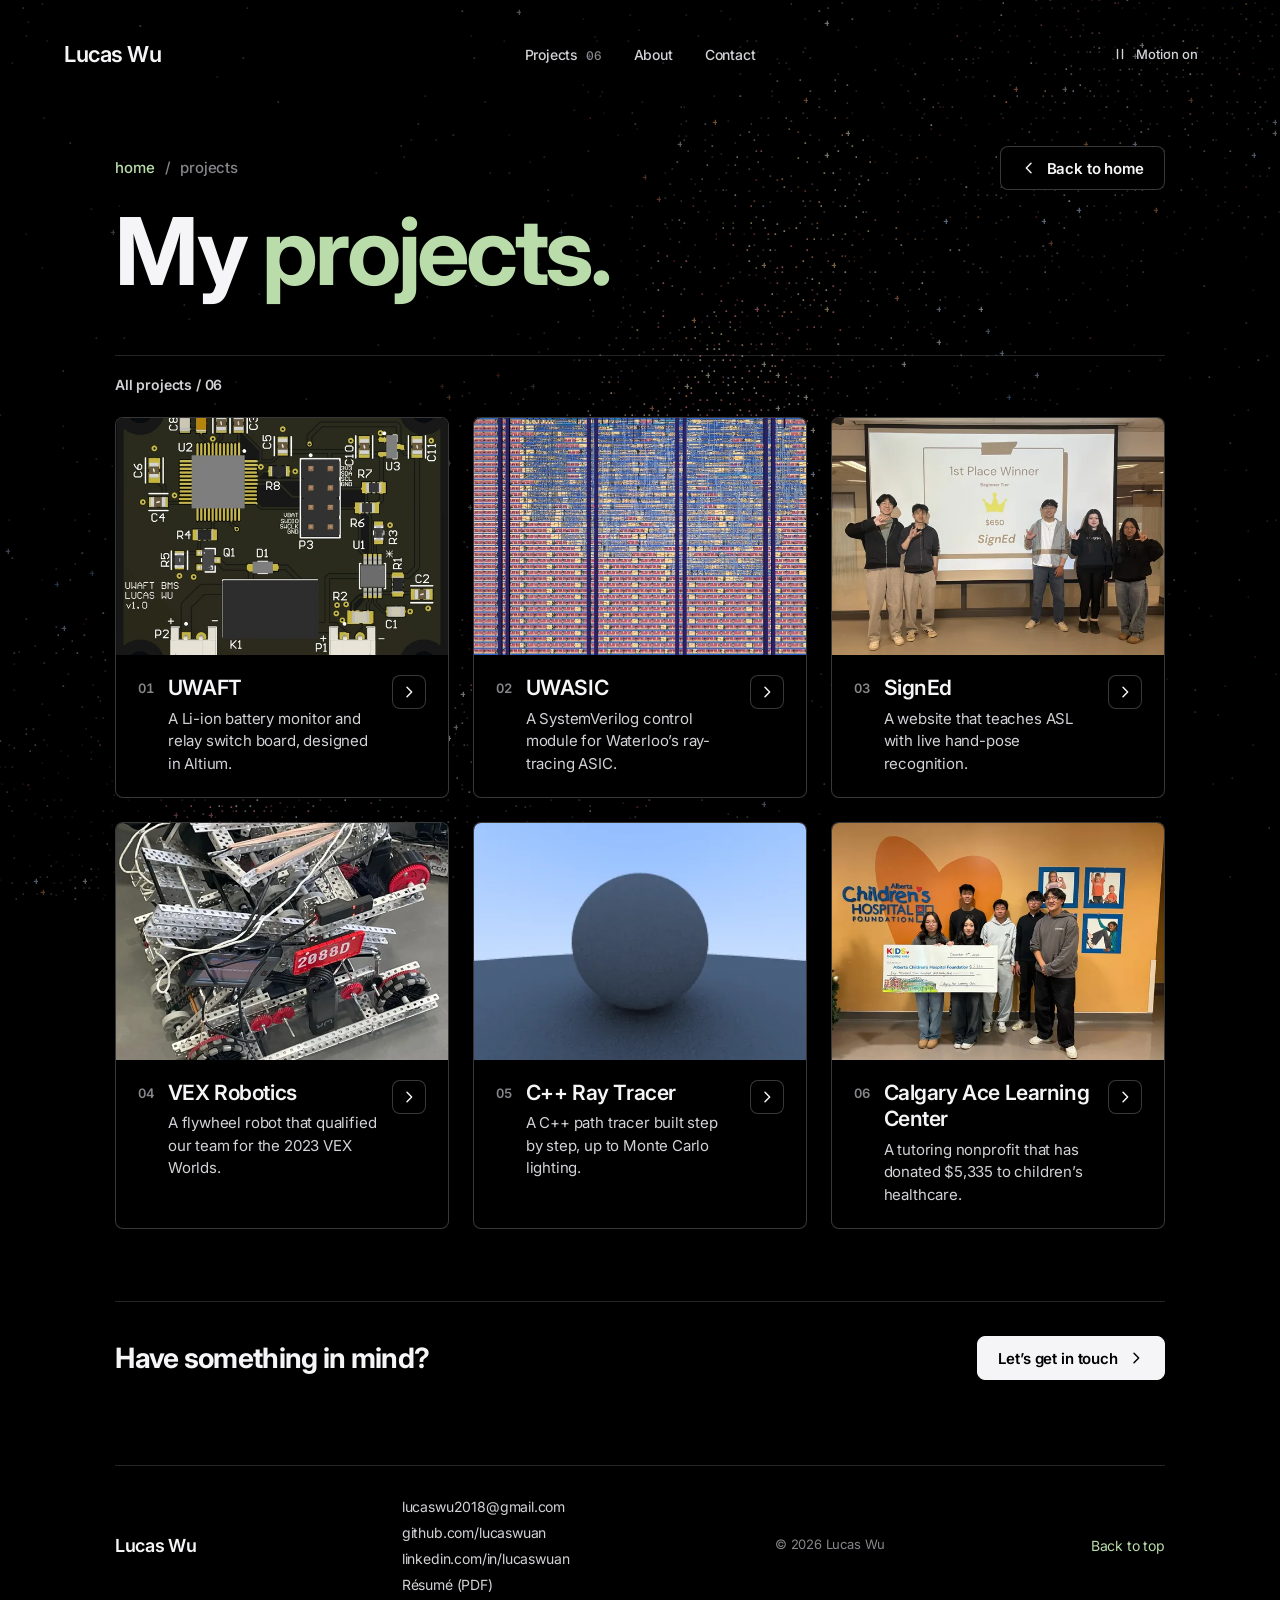
==== projects/index.html @ 69be1323 "v6: city lights like the view from a plane Night is now just the lights, as Calgary looks from the a" ====
<!doctype html>
<html lang="en">
<head>
  <meta charset="UTF-8">
  <meta name="viewport" content="width=device-width, initial-scale=1">
  <meta name="theme-color" content="#000000">
  <meta name="description" content="Explore Lucas Wu’s work in digital design, PCB design, robotics, computer vision, computer graphics, and community education.">
  <title>All projects | Lucas Wu</title>
  <meta property="og:type" content="website">
  <meta property="og:site_name" content="Lucas Wu">
  <meta property="og:url" content="https://wulucas.me/projects/">
  <meta property="og:title" content="All projects | Lucas Wu">
  <meta property="og:description" content="Explore Lucas Wu’s work in digital design, PCB design, robotics, computer vision, computer graphics, and community education.">
  <meta property="og:image" content="https://wulucas.me/assets/og-home.jpg">
  <meta property="og:image:width" content="1200">
  <meta property="og:image:height" content="630">
  <meta property="og:image:alt" content="The homepage of Lucas Wu’s portfolio: “Hello, I’m Lucas Wu!” beside an Earth drawn in ASCII characters, with Saturn and Jupiter, against an ASCII Milky Way.">
  <meta name="twitter:card" content="summary_large_image">
  <link rel="icon" href="/favicon.ico" sizes="32x32">
  <link rel="icon" href="/assets/favicon.svg" type="image/svg+xml">
  <link rel="apple-touch-icon" href="/assets/apple-touch-icon.png">
  <link rel="preconnect" href="https://fonts.googleapis.com">
  <link rel="preconnect" href="https://fonts.gstatic.com" crossorigin>
  <link rel="stylesheet" href="https://fonts.googleapis.com/css2?family=Inter:opsz,wght@14..32,400..700&display=swap">
  <link rel="stylesheet" href="https://fonts.googleapis.com/css2?family=JetBrains+Mono:wght@500&text=.%2C%3A%3B-%3D%2B*%23%25%40v&display=block">
  <link rel="stylesheet" href="/styles.css?v=50e7bc467d">
  <link rel="stylesheet" href="/projects.css?v=c8998135ab">
  <script src="/sky-renderer.js?v=834006a2ae" defer></script>
  <script src="/galaxy.js?v=20302f3e57" defer></script>
  <script src="/site.js?v=d46df26e85" defer></script>
</head>
<body class="inner-page">
  <a class="skip-link" href="#main">Skip to projects</a>
  <canvas id="stars" aria-hidden="true"></canvas>
  <header class="site-header"><a class="wordmark" href="/" aria-label="Lucas Wu, home">Lucas Wu</a><nav aria-label="Main navigation"><a href="/#projects">Projects <span class="nav-count">06</span></a><a class="nav-about" href="/#about">About</a><a href="/#contact">Contact</a></nav><button class="motion-button" id="motion-toggle" aria-pressed="false" aria-label="Pause animation"><span class="pause-symbol" aria-hidden="true"><svg class="icon-pause" viewBox="0 0 16 16"><path d="M5.5 3.5v9M10.5 3.5v9"/></svg><svg class="icon-play" viewBox="0 0 16 16"><path d="M5.5 3.5 12.5 8l-7 4.5z"/></svg></span><span class="motion-text">Motion on</span></button></header>
  <main id="main" class="portfolio-index section-shell">
    <div class="page-bar"><nav class="breadcrumb" aria-label="Breadcrumb"><a href="/">home</a><span aria-hidden="true">/</span><span aria-current="page">projects</span></nav><a class="outline-link page-back" href="/#projects"><span class="chevron back" aria-hidden="true"></span> Back to home</a></div>
    <header class="index-heading">
      <h1>My <em>projects.</em></h1>
    </header>
    <div class="index-toolbar"><span>All projects / 06</span></div>
    <div class="project-grid archive-grid"><a class="project-card" href="/projects/uwaft/" aria-label="Explore UWAFT"><span class="project-art photo-art"><picture><source type="image/avif" srcset="/assets/projects/uwaft/bms-board-render-600.avif 600w, /assets/projects/uwaft/bms-board-render-1024.avif 1024w" sizes="(max-width: 650px) 86vw, (max-width: 1000px) 43vw, min(387px, 27vw)"><source type="image/webp" srcset="/assets/projects/uwaft/bms-board-render-600.webp 600w, /assets/projects/uwaft/bms-board-render-1024.webp 1024w" sizes="(max-width: 650px) 86vw, (max-width: 1000px) 43vw, min(387px, 27vw)"><img src="/assets/projects/uwaft/bms-board-render.webp" alt="3D render of the UWAFT BMS v1.0 board: a black two-layer PCB with the STM32 microcontroller at top left, a 2×4 debug header in the middle, the STC3100 gas gauge at right, the relay at the bottom, and the LOAD and BATT connectors along the bottom edge." loading="lazy" decoding="async"></picture></span><span class="project-info"><span class="project-number">01</span><span class="project-description"><strong>UWAFT</strong><span>A Li-ion battery monitor and relay switch board, designed in Altium.</span></span><span class="project-type">PCB design</span><span class="card-arrow" aria-hidden="true"><span class="chevron"></span></span></span></a>
<a class="project-card" href="/projects/uwasic/" aria-label="Explore UWASIC"><span class="project-art photo-art"><picture><source type="image/avif" srcset="/assets/projects/spi-pwm-peripheral/gds-layout-600.avif 600w, /assets/projects/spi-pwm-peripheral/gds-layout-1200.avif 1200w, /assets/projects/spi-pwm-peripheral/gds-layout-2400.avif 2400w" sizes="(max-width: 650px) 86vw, (max-width: 1000px) 43vw, min(387px, 27vw)"><source type="image/webp" srcset="/assets/projects/spi-pwm-peripheral/gds-layout-600.webp 600w, /assets/projects/spi-pwm-peripheral/gds-layout-1200.webp 1200w, /assets/projects/spi-pwm-peripheral/gds-layout-2400.webp 2400w" sizes="(max-width: 650px) 86vw, (max-width: 1000px) 43vw, min(387px, 27vw)"><img src="/assets/projects/spi-pwm-peripheral/gds-layout.webp" alt="Top-down view of a chip layout: rows of standard cells crossed by vertical power straps, with the routed SPI and PWM logic concentrated in the upper half." style="object-position:50% 20%" loading="lazy" decoding="async"></picture></span><span class="project-info"><span class="project-number">02</span><span class="project-description"><strong>UWASIC</strong><span>A SystemVerilog control module for Waterloo’s ray-tracing ASIC.</span></span><span class="project-type">Digital design</span><span class="card-arrow" aria-hidden="true"><span class="chevron"></span></span></span></a>
<a class="project-card" href="/projects/signed/" aria-label="Explore SignEd"><span class="project-art photo-art"><picture><source type="image/webp" srcset="/assets/projects/signed/team-win-600.webp 600w, /assets/projects/signed/team-win-1200.webp 1200w, /assets/projects/signed/team-win-2400.webp 2400w" sizes="(max-width: 650px) 86vw, (max-width: 1000px) 43vw, min(387px, 27vw)"><img src="/assets/projects/signed/team-win.webp" alt="The five-person SignEd team standing in front of a projected slide that reads “1st Place Winner, Beginner Tier, $650, SignEd”, most of them making the ASL “I love you” sign." loading="lazy" decoding="async"></picture></span><span class="project-info"><span class="project-number">03</span><span class="project-description"><strong>SignEd</strong><span>A website that teaches ASL with live hand-pose recognition.</span></span><span class="project-type">Computer vision</span><span class="card-arrow" aria-hidden="true"><span class="chevron"></span></span></span></a>
<a class="project-card" href="/projects/vex-robotics/" aria-label="Explore VEX Robotics"><span class="project-art photo-art"><picture><source type="image/webp" srcset="/assets/projects/vex-robotics/flywheel-robot-600.webp 600w, /assets/projects/vex-robotics/flywheel-robot-1200.webp 1200w, /assets/projects/vex-robotics/flywheel-robot-1500.webp 1500w" sizes="(max-width: 650px) 86vw, (max-width: 1000px) 43vw, min(387px, 27vw)"><img src="/assets/projects/vex-robotics/flywheel-robot.webp" alt="Team 2088D’s first robot on the floor: an aluminum VEX frame on omni wheels with a disc intake, a flywheel, and a red 2088D license plate." style="object-position:50% 35%" loading="lazy" decoding="async"></picture></span><span class="project-info"><span class="project-number">04</span><span class="project-description"><strong>VEX Robotics</strong><span>A flywheel robot that qualified our team for the 2023 VEX Worlds.</span></span><span class="project-type">Robotics</span><span class="card-arrow" aria-hidden="true"><span class="chevron"></span></span></span></a>
<a class="project-card" href="/projects/cpp-ray-tracer/" aria-label="Explore C++ Ray Tracer"><span class="project-art photo-art"><picture><source type="image/webp" srcset="/assets/projects/cpp-ray-tracer/04-diffuse-final-600.webp 600w, /assets/projects/cpp-ray-tracer/04-diffuse-final-1200.webp 1200w, /assets/projects/cpp-ray-tracer/04-diffuse-final-1600.webp 1600w" sizes="(max-width: 650px) 86vw, (max-width: 1000px) 43vw, min(387px, 27vw)"><img src="/assets/projects/cpp-ray-tracer/04-diffuse-final.webp" alt="The ray tracer’s final render: a matte grey sphere resting on curved grey ground under a blue sky, with soft shading and a fine grain of sampling noise." loading="lazy" decoding="async"></picture></span><span class="project-info"><span class="project-number">05</span><span class="project-description"><strong>C++ Ray Tracer</strong><span>A C++ path tracer built step by step, up to Monte Carlo lighting.</span></span><span class="project-type">Computer graphics</span><span class="card-arrow" aria-hidden="true"><span class="chevron"></span></span></span></a>
<a class="project-card" href="/projects/calgary-ace/" aria-label="Explore Calgary Ace Learning Center"><span class="project-art photo-art"><picture><source type="image/webp" srcset="/assets/projects/calgary-ace/cheque-presentation-600.webp 600w, /assets/projects/calgary-ace/cheque-presentation-1200.webp 1200w, /assets/projects/calgary-ace/cheque-presentation-2000.webp 2000w" sizes="(max-width: 650px) 86vw, (max-width: 1000px) 43vw, min(387px, 27vw)"><img src="/assets/projects/calgary-ace/cheque-presentation.webp" alt="Six members of Calgary Ace Learning Center in front of the Alberta Children’s Hospital Foundation logo, holding a large cheque made out to the foundation for $5,335." loading="lazy" decoding="async"></picture></span><span class="project-info"><span class="project-number">06</span><span class="project-description"><strong>Calgary Ace Learning Center</strong><span>A tutoring nonprofit that has donated $5,335 to children’s healthcare.</span></span><span class="project-type">Community &amp; education</span><span class="card-arrow" aria-hidden="true"><span class="chevron"></span></span></span></a></div>
    <div class="index-bottom"><p>Have something in mind?</p><a class="outline-link" href="/#contact">Let’s get in touch <span class="chevron" aria-hidden="true"></span></a></div>
  </main>
  <footer class="site-footer section-shell"><a class="wordmark" href="/">Lucas Wu</a><ul class="footer-links" aria-label="Contact links"><li><a href="mailto:lucaswu2018@gmail.com">lucaswu2018@gmail.com</a></li><li><a href="https://github.com/lucaswuan" target="_blank" rel="noopener">github.com/lucaswuan</a></li><li><a href="https://www.linkedin.com/in/lucaswuan/" target="_blank" rel="noopener">linkedin.com/in/lucaswuan</a></li><li><a href="/assets/Lucas_Wu_Hardware_Cycle2_v1.pdf" target="_blank" rel="noopener">Résumé (PDF)</a></li></ul><span class="coordinate">© <span data-current-year>2026</span> Lucas Wu</span><a class="back-top" href="#main">Back to top</a></footer>
</body>
</html>
---- styles.css ----
/* Shared site styles: tokens, homepage hero and sections, header, footer, and highlights.
   Project previews, the project index, and project pages are styled in projects.css (loaded after this file). */

:root {
  color-scheme: dark;
  /* Text on black. */
  --bg: #000;
  --paper: #f5f5f7;
  --soft: #d2d2d7;
  --tertiary: #86868b;
  /* Sage is the one accent: headline accent words, links, and small details. */
  --sage: #b9dcaa;
  --sage-light: #d6ebcf;
  --sage-muted: #9fb596;
  --sage-faint: #b9dcaa0a;
  --headline: var(--sage);
  --link: var(--sage);
  --link-hover: var(--sage-light);
  /* Cards and buttons are black with a thin white edge; every rounded corner uses --radius. */
  --card: #000;
  --card-hover: #141416;
  --edge: #ffffff38;
  --divider: #ffffff24;
  --radius: 8px;
  /* Square highlights, like selected text: light blue behind labels, dark tints behind key phrases.
     --phrase is the first of six phrase tints; the rest are in the mark[data-tone] rules below. */
  --label: #c9e8ff;
  --label-ink: #0b2638;
  --phrase: #3d2a22;
  --phrase-ink: #ffe0d0;
  /* SF Pro on Apple devices, which already have it; Inter (linked in each page's <head>) everywhere else. */
  --sans: -apple-system, BlinkMacSystemFont, 'Inter', sans-serif;
}

/* Base */
* { box-sizing: border-box; }
html { scroll-behavior: smooth; background: var(--bg); }
body { margin: 0; background: var(--bg); color: var(--paper); font-family: var(--sans); font-size: 16px; letter-spacing: -.011em; font-optical-sizing: auto; -webkit-font-smoothing: antialiased; }
main { position: relative; z-index: 1; }
button, a { -webkit-tap-highlight-color: transparent; touch-action: manipulation; }
button { font: inherit; color: inherit; cursor: pointer; }
a { color: inherit; text-decoration: none; }
button:focus-visible, a:focus-visible { outline: 2px solid var(--link); outline-offset: 4px; }
::selection { background: var(--label); color: var(--label-ink); }
em { font-style: normal; font-weight: inherit; color: var(--headline); }
.nowrap { white-space: nowrap; }
.skip-link { position: fixed; top: -80px; left: 20px; z-index: 100; padding: 12px 20px; border-radius: var(--radius); background: var(--link); color: #000; font-weight: 600; }
.skip-link:focus { top: 20px; }
/* Navigation lists: the header, the side navigation, breadcrumbs, and the project-page menu. */
nav { display: flex; gap: 36px; align-items: center; }
nav a { font-size: 14px; color: #bbc1c0; transition: color .2s; }
nav a:hover { color: var(--sage); }

/* The ASCII sky behind every page: the Milky Way (galaxy.js), and on the homepage the planets (app.js), drawn on one canvas. */
#stars { position: fixed; inset: 0; z-index: 0; width: 100vw; height: 100vh; height: 100lvh; pointer-events: none; opacity: 0; transition: opacity .6s ease; will-change: opacity; }
#stars.is-ready { opacity: 1; }

/* Header: three columns with equal-width outer columns, so the nav links sit on the page's centre line
   whatever the widths of the name (left) and the Motion button (right). The outer columns never shrink
   below their content, so on the narrowest phones the links shift right a few pixels instead of overlapping
   the name; the sizes below keep them exactly centred down to about 340px. Phones centre them between the two instead.
   The links and the Motion button are plain text, with no shape behind them; they brighten on hover. */
.site-header { position: absolute; top: 0; left: 0; z-index: 10; width: 100%; height: 108px; padding: 0 5%; display: grid; grid-template-columns: 1fr auto 1fr; column-gap: 16px; align-items: center; justify-content: space-between; }
.wordmark { display: inline-flex; align-items: center; font-size: 22px; font-weight: 600; letter-spacing: -.02em; }
.site-header > .wordmark { justify-self: start; }
.site-header .wordmark { white-space: nowrap; }
.site-header nav { gap: 32px; }
.site-header nav a { font-size: 14px; font-weight: 500; color: var(--soft); transition: color .2s; }
.site-header nav a:hover { color: var(--paper); }
.site-header .nav-count { margin-left: 4px; vertical-align: baseline; font: 500 12px var(--sans); color: var(--tertiary); }
.motion-button { height: 40px; padding: 0; display: flex; gap: 8px; align-items: center; background: none; border: 0; border-radius: 24px; font: 500 13px var(--sans); color: var(--soft); transition: color .2s; }
.motion-button:hover { color: var(--paper); }
.site-header > .motion-button { justify-self: end; }
.pause-symbol { display: flex; flex: none; width: 16px; height: 16px; font-size: 16px; line-height: 1; }
.pause-symbol svg { display: block; width: 16px; height: 16px; fill: none; stroke: currentColor; stroke-width: 1.4; stroke-linejoin: round; stroke-linecap: round; }
.icon-play, .motion-paused .icon-pause { display: none !important; }
.motion-paused .icon-play { display: block !important; }
.motion-text { display: inline-block; min-width: 10ch; text-align: left; }

/* Homepage side navigation, wide screens only: section titles that grow under the pointer. */
.section-nav { display: none; }

/* Hero: a tall scroll track with a sticky stage; app.js zooms into Earth and fades the text as you scroll. */
.journey { position: relative; height: 265svh; }
.space-stage { position: sticky; top: 0; height: 100vh; height: 100dvh; min-height: 600px; overflow: hidden; isolation: isolate; pointer-events: none; }
.hero-content { position: absolute; top: 28%; left: 9%; z-index: 3; pointer-events: auto; will-change: transform, opacity; }
h1 { max-width: 800px; margin: 0 0 28px; font-size: clamp(54px, 5.8vw, 94px); font-weight: 700; line-height: 1.04; letter-spacing: -.03em; }
h1 em { white-space: nowrap; }
p.intro { margin: 0 0 35px; font-size: 19px; line-height: 1.5; color: var(--paper); text-shadow: 0 0 2px #000, 0 0 6px #000, 0 0 12px #000; }
.hero-content .intro { max-width: 470px; }
.hero-content .hero-school { margin-bottom: 6px; }
.hero-content .hero-availability { margin-bottom: 22px; }
.hero-bottom { position: absolute; bottom: 37px; left: 5%; right: 5%; z-index: 3; display: flex; justify-content: center; align-items: center; }
/* The scroll hint is a v in the sky's monospace that blinks like a terminal cursor. */
.scroll-cue { font: 500 16px "JetBrains Mono", ui-monospace, monospace; line-height: 1; color: var(--sage); animation: cursor-blink 1.1s steps(1) infinite; }
@keyframes cursor-blink { 50% { opacity: 0; } }
.arrival { position: absolute; inset: 0; z-index: 5; display: flex; flex-direction: column; justify-content: center; align-items: center; opacity: 0; pointer-events: none; }
.arrival p { margin: 0; font-size: clamp(34px, 4vw, 62px); font-weight: 700; line-height: 1.05; letter-spacing: -.03em; color: var(--paper); }

/* Highlights are square, solid blocks, like selected text: light blue behind labels (.eyebrow), and dark tints
   behind key phrases in paragraphs (mark) so the two don't compete. The tints rotate in page order:
   tools/build-projects.mjs numbers each mark with data-tone. */
.eyebrow, mark { border-radius: 0; text-shadow: none; -webkit-box-decoration-break: clone; box-decoration-break: clone; }
.eyebrow { width: fit-content; margin: 0 0 29px; padding: 1px 6px; background: var(--label); font: 600 13px/1.35 var(--sans); letter-spacing: -.005em; color: var(--label-ink); }
.hero-content .eyebrow, .arrival .eyebrow { padding: 1px 7px; font-size: 15px; }
.arrival .eyebrow { margin-bottom: 8px; }
/* The three section labels (01 Projects, 02 About me, 03 Contact) share one style. */
.section-heading .eyebrow, .about-copy > p.eyebrow, .contact-text .eyebrow { max-width: none; margin: 0 0 20px; font: 600 14px/1.35 var(--sans); letter-spacing: -.005em; color: var(--label-ink); }
mark { padding: .05em .25em; background: var(--phrase); color: var(--phrase-ink); }
mark[data-tone="1"] { background: #2c2747; color: #e6e0ff; }
mark[data-tone="2"] { background: #38331c; color: #fff4cc; }
mark[data-tone="3"] { background: #3d262a; color: #fadbe0; }
mark[data-tone="4"] { background: #253222; color: #e0f0d9; }
mark[data-tone="5"] { background: #1d3242; color: #d8eeff; }

/* Sections */
.section-shell { width: min(1220px, 82%); margin: auto; }
.projects-section { position: relative; z-index: 4; margin-top: -55svh; padding-top: 90px; padding-bottom: 125px; }
.section-heading { display: flex; justify-content: space-between; align-items: flex-end; gap: 30px; margin-bottom: 58px; }
.section-heading h2, .about-copy h2, .contact-text h2 { margin: 0; font-size: clamp(43px, 4.5vw, 65px); font-weight: 700; line-height: 1.08; letter-spacing: -.03em; }

/* Project preview cards: the shared grid and card structure. projects.css gives them their look. */
.project-grid { display: grid; grid-template-columns: 1fr 1fr; }
.project-card { display: block; width: 100%; padding: 0; text-align: left; }
.wide-project { grid-column: 1 / -1; }
.project-art { display: block; position: relative; width: 100%; overflow: hidden; border: 1px solid #ffffff10; border-radius: 3px; transition: filter .4s, transform .5s; }
.project-info { display: flex; align-items: flex-start; }
.project-description { display: flex; flex: 1; flex-direction: column; gap: 6px; }
.project-type { padding-top: 8px; white-space: nowrap; font: 10px var(--sans); letter-spacing: 1px; color: #85968e; }
.art-topline { position: absolute; z-index: 2; display: flex; justify-content: space-between; }
.art-bottomline { position: absolute; }

/* About: two columns of photos drifting in opposite directions beside the text.
   site.js moves them: hovering stops the drift and the wheel scrolls the column under the pointer. */
.about-section { position: relative; display: grid; grid-template-columns: minmax(0, 1fr) minmax(0, 1fr); gap: 7%; align-items: center; padding-top: 90px; padding-bottom: 110px; border-top: 1px solid var(--divider); }
.about-copy > p { max-width: 520px; margin: 24px 0; font-size: 17px; line-height: 1.65; color: var(--soft); }
.photo-wall { height: 620px; display: grid; grid-template-columns: 1fr 1fr; gap: 14px; overflow: hidden; -webkit-mask-image: linear-gradient(transparent, #000 14%, #000 86%, transparent); mask-image: linear-gradient(transparent, #000 14%, #000 86%, transparent); }
.wall-column { min-width: 0; }
.wall-track { will-change: transform; }
.wall-track img { display: block; width: 100%; height: auto; margin-bottom: 14px; border-radius: var(--radius); }

/* Contact: the text beside one black card of links, rows split by hairlines. */
.contact-section { position: relative; display: grid; grid-template-columns: 1fr 1fr; gap: 40px; align-items: end; padding-top: 90px; padding-bottom: 110px; border-top: 1px solid var(--divider); }
.contact-text > p:not(.eyebrow) { max-width: 480px; margin: 24px 0 0; font-size: 17px; line-height: 1.65; color: var(--soft); }
.contact-list { margin: 0; padding: 0 22px; list-style: none; background: var(--card); border: 1px solid var(--edge); border-radius: var(--radius); }
.contact-list li { display: flex; align-items: baseline; gap: 16px; padding: 17px 0; }
.contact-list li + li { border-top: 1px solid var(--edge); }
.contact-key { flex: 0 0 92px; font-size: 15px; font-weight: 500; color: var(--soft); }
.contact-list a { overflow-wrap: anywhere; font-size: 17px; color: var(--label); transition: color .2s; }
.contact-list a:hover { color: var(--paper); }

/* Footer */
.site-footer { position: relative; z-index: 1; display: flex; align-items: center; justify-content: space-between; gap: 24px; padding-top: 30px; padding-bottom: 35px; border-top: 1px solid var(--divider); }
.site-footer .wordmark { font-size: 18px; }
.footer-links { margin: 0; padding: 0; list-style: none; display: flex; flex-direction: column; gap: 6px; }
.footer-links a { font-size: 14px; color: var(--soft); transition: color .2s; }
.footer-links a:hover { color: var(--paper); }
.coordinate { font: 13px/1.8 var(--sans); color: var(--tertiary); }
.earth-credit { display: block; }
.earth-credit a:hover { color: var(--soft); }
.back-top { font-size: 14px; color: var(--link); }
.back-top:hover { color: var(--link-hover); }

/* Sections fade up as they come into view (site.js adds .visible). The Motion button pauses everything. */
body.js-ready .reveal { opacity: 0; transform: translateY(35px); transition: opacity .8s ease, transform .8s cubic-bezier(.2, .7, .2, 1); }
body.js-ready .reveal.visible { opacity: 1; transform: translateY(0); }
.motion-paused { scroll-behavior: auto; }
.motion-paused * { animation-play-state: paused !important; }
.motion-paused .scroll-cue { animation: none !important; }
.motion-paused .reveal, .motion-paused .project-art { transition: none !important; }

@media (min-width: 1200px) {
  .section-nav { position: fixed; left: 24px; top: 50%; z-index: 9; display: flex; flex-direction: column; align-items: flex-start; gap: 0; opacity: 0; visibility: hidden; transform: translate(-8px, -50%); transition: opacity .35s, transform .35s, visibility 0s linear .35s; }
  .section-nav.is-visible { opacity: 1; visibility: visible; transform: translate(0, -50%); transition: opacity .35s, transform .35s; }
  .section-nav a { --grow: 0; padding: 4px 0; font: 500 13px var(--sans); letter-spacing: -.005em; color: var(--soft); opacity: calc(.55 + var(--grow) * .45); transition: opacity .25s, color .2s; }
  .section-nav span { display: inline-block; padding: 2px 6px; transform: scale(calc(1 + var(--grow) * .3)); transform-origin: left center; transition: transform .25s cubic-bezier(.2, .7, .2, 1); }
  .section-nav a:hover { color: var(--paper); }
  .section-nav a[aria-current] { opacity: 1; }
  .section-nav a[aria-current] span { background: var(--label); color: var(--label-ink); }
}

@media (min-width: 1600px) {
  .hero-content { left: 12%; }
}

@media (max-width: 1000px) {
  .hero-content { top: 31%; left: 7%; }
  .section-shell { width: 86%; }
  .about-section { gap: 40px; }
  .photo-wall { height: 520px; gap: 10px; }
  .wall-track img { margin-bottom: 10px; }
  .contact-section { grid-template-columns: 1fr; gap: 36px; }
  .site-footer { flex-wrap: wrap; }
  .footer-links { order: 2; width: 100%; }
  .site-footer > .coordinate { order: 3; width: 100%; }
}

@media (max-width: 650px) {
  nav { gap: 23px; }
  nav a { font-size: 13px; }
  /* On phones the name is much wider than the Motion button, so page-centred links look pushed left;
     centre them in the space between the two instead. */
  .site-header { height: 84px; padding: 0 6%; grid-template-columns: auto 1fr auto; }
  .wordmark { font-size: 19px; }
  .site-header nav { gap: 22px; justify-content: center; }
  .site-header nav a { font-size: 13px; }
  .site-header .nav-count { display: none; }
  /* Phones keep Projects and Contact; About is a short scroll away, and the name needs the room. */
  .site-header .nav-about { display: none; }
  .motion-button { width: 32px; height: 32px; justify-content: center; }
  .motion-text { display: none; }
  .journey { height: 225svh; }
  .space-stage { min-height: 640px; }
  .hero-content { top: 19%; left: 7%; right: 7%; }
  h1 { margin-bottom: 23px; font-size: clamp(46px, 10vw, 63px); line-height: 1.05; }
  .intro { font-size: 16px !important; line-height: 1.5 !important; }
  .hero-content .intro { max-width: none; }
  .hero-content .hero-availability { margin-bottom: 18px; }
  .hero-content .eyebrow, .arrival .eyebrow { padding: 1px 6px; font-size: 13px; }
  .section-heading .eyebrow, .about-copy > p.eyebrow, .contact-text .eyebrow { font-size: 13px; }
  .hero-bottom { bottom: 24px; left: 7%; right: 7%; }
  .scroll-cue { font-size: 14px; }
  .arrival { padding: 0 24px; text-align: center; }
  .arrival p { font-size: 34px; }
  .projects-section { margin-top: -40svh; padding-top: 70px; padding-bottom: 70px; }
  .section-heading { display: block; margin-bottom: 36px; }
  .section-heading h2, .about-copy h2, .contact-text h2 { font-size: 45px; }
  .project-grid { grid-template-columns: 1fr; }
  .wide-project { grid-column: auto; }
  .about-section { grid-template-columns: 1fr; gap: 30px; padding-top: 50px; padding-bottom: 65px; }
  .about-copy { order: -1; }
  .about-copy > p { font-size: 16px; line-height: 1.6; }
  .photo-wall { height: 420px; }
  .contact-section { gap: 28px; padding-top: 50px; padding-bottom: 65px; }
  .contact-text > p:not(.eyebrow) { font-size: 16px; line-height: 1.6; }
  .contact-list { padding: 0 18px; }
  .contact-list li { flex-direction: column; gap: 4px; padding: 14px 0; }
  .contact-key { flex: none; font-size: 13px; }
  .contact-list a { font-size: clamp(15px, 4.3vw, 17px); }
  .site-footer { padding-top: 25px; padding-bottom: 28px; }
  .site-footer > .coordinate { font-size: 12px; }
  .footer-links { gap: 8px; }
  .footer-links a { font-size: 13px; }
  .back-top { font-size: 13px; }
}

@media (max-width: 420px) {
  .site-header { padding: 0 5%; column-gap: 10px; }
  .site-header .wordmark { font-size: 17px; }
  .site-header nav { gap: 14px; }
  .site-header nav a { font-size: 12.5px; }
}

@media (max-width: 350px) {
  .site-header { padding: 0 4%; column-gap: 8px; }
  .site-header .wordmark { font-size: 16px; }
  .site-header nav { gap: 12px; }
  .site-header nav a { font-size: 12px; }
}

@media (prefers-reduced-motion: reduce) {
  html { scroll-behavior: auto; }
  *, *::before, *::after { animation: none !important; transition: none !important; }
  .journey { height: 100svh; min-height: 640px; }
  .space-stage { position: relative; }
  .projects-section { margin-top: 0; }
  .arrival { display: none; }
  body.js-ready .reveal { opacity: 1; transform: none; }
}
---- projects.css ----
/* Shared project previews, index, and case-study template. */
/* Buttons are rounded rectangles: near-black with a thin edge for secondary actions, white for the main action on a page. */
.outline-link{display:inline-flex;align-items:center;justify-content:center;gap:10px;min-height:44px;padding:0 20px;border:1px solid var(--edge);border-radius:var(--radius);background:var(--card);font:600 15px var(--sans);letter-spacing:-.01em;color:var(--paper);white-space:nowrap;transition:background .2s}
.outline-link:hover{background:var(--card-hover)}
.outline-link>span,.text-link>span{font-size:16px}
/* › and ‹ for links within the site; links to other sites keep ↗. Drawn as a mask so they take the text colour. */
.chevron{display:inline-block;flex:none;width:1em;height:1em;background:currentColor;-webkit-mask:url("data:image/svg+xml,%3Csvg xmlns='http://www.w3.org/2000/svg' viewBox='0 0 24 24' fill='none' stroke='%23000' stroke-width='2.2' stroke-linecap='round' stroke-linejoin='round'%3E%3Cpath d='M9 5l7 7-7 7'/%3E%3C/svg%3E") center/contain no-repeat;mask:url("data:image/svg+xml,%3Csvg xmlns='http://www.w3.org/2000/svg' viewBox='0 0 24 24' fill='none' stroke='%23000' stroke-width='2.2' stroke-linecap='round' stroke-linejoin='round'%3E%3Cpath d='M9 5l7 7-7 7'/%3E%3C/svg%3E") center/contain no-repeat}
.chevron.back{transform:scaleX(-1)}
.section-heading .outline-link,.project-links .outline-link,.index-bottom .outline-link,.project-pagination .next-project{background:var(--paper);border-color:var(--paper);color:#000}
.section-heading .outline-link:hover,.project-links .outline-link:hover,.index-bottom .outline-link:hover,.project-pagination .next-project:hover{background:#d2d2d7;border-color:#d2d2d7}
.text-link{color:var(--link);display:inline-flex;align-items:center;gap:8px;font-size:17px}
.text-link:hover{color:var(--link-hover);text-decoration:underline;text-underline-offset:5px}
.section-heading .outline-link{flex-shrink:0;margin-bottom:5px}

/* Each project preview is one near-black card: image on top, text below. */
.project-grid{gap:24px}
.project-card{min-width:0;background:var(--card);border:1px solid var(--edge);border-radius:var(--radius);overflow:hidden;transition:transform .35s cubic-bezier(.2,.7,.2,1),background .2s}
.project-card:hover{transform:translateY(-4px);background:#161618}
.project-card:focus-visible{outline-offset:4px}
.project-card .project-art,.project-card:hover .project-art{border:0;border-radius:0;transform:none;filter:none}
.project-card .project-info{gap:14px;padding:20px 22px 22px}
.project-card .project-number{font:600 13px var(--sans);color:var(--tertiary);padding-top:5px;font-variant-numeric:tabular-nums}
.project-card .project-description strong{font-size:21px;font-weight:600;line-height:1.25;letter-spacing:-.02em}
.project-card .project-description>span{max-width:540px;font-size:15px;line-height:1.5;color:var(--soft)}
.project-card .project-type{display:none}
.card-arrow{flex:none;display:grid;place-items:center;width:34px;height:34px;border:1px solid var(--edge);border-radius:var(--radius);background:var(--card);color:var(--paper);font-size:16px;line-height:1;transition:background .2s,border-color .2s}
.project-card:hover .card-arrow{background:var(--link);border-color:var(--link);color:#000}
.motion-paused .project-card{transition:none}

/* Symbolic illustrations, used when a project has no cover photo. */
.work-art{isolation:isolate;background:#050709;color:var(--sage-light);aspect-ratio:1.4}
.work-art::before{content:'';position:absolute;inset:0;background-image:linear-gradient(var(--sage-faint) 1px,transparent 1px),linear-gradient(90deg,var(--sage-faint) 1px,transparent 1px);background-size:36px 36px;mask-image:linear-gradient(90deg,transparent,#000)}
.work-art .art-topline{font:600 11px/1.6 var(--sans);letter-spacing:.02em;top:26px;left:28px;right:28px;gap:18px}
.work-art .art-topline>span:last-child{white-space:nowrap;color:var(--sage-muted)}
.work-art-title{position:absolute;left:7%;top:24%;font-size:clamp(34px,3.7vw,54px);line-height:1.08;font-weight:700;letter-spacing:-.03em;z-index:2;max-width:75%;text-shadow:0 2px 20px #000}
.work-art-title::first-line{color:#f1f2f4}
.work-illustration{color:var(--sage);position:absolute;width:66%;height:73%;right:-9%;bottom:6%;opacity:.52;z-index:1}
.work-art .art-bottomline{font:500 11px/1.5 var(--sans);letter-spacing:.02em;left:28px;bottom:24px;right:28px;color:var(--sage-muted);z-index:2}
.art-chip .work-illustration{right:-5%;bottom:7%;opacity:.62}
.art-landmarks .work-illustration{right:-6%;bottom:6%}
.art-robot .work-illustration{width:77%;right:-15%;bottom:3%}
.art-community .work-art-title{font-size:clamp(29px,3.3vw,47px)}
.art-community .work-illustration{right:-13%;bottom:1%}
.featured-project .work-art,.featured-project .photo-art{aspect-ratio:2.65}
.featured-project .work-art-title{top:27%;left:4%;font-size:clamp(44px,5.6vw,78px);max-width:55%}
.featured-project .work-illustration{width:45%;height:100%;right:5%;bottom:0;opacity:.85}
.featured-project .work-art .art-topline,.featured-project .work-art .art-bottomline{left:4%;right:4%}
.featured-project .project-type{display:block;font:500 13px var(--sans);letter-spacing:0;color:var(--soft)}
.photo-art{aspect-ratio:1.4;background:#080b10}
.photo-art img{display:block;width:100%;height:100%;object-fit:cover;transition:transform .5s}
.photo-art picture{display:contents}
.project-card:hover .photo-art img{transform:scale(1.025)}

/* Interior pages have a short introduction and no homepage animation dependency. */
.inner-page{background:#000}
.inner-page .site-header{position:relative}
.inner-page .site-header nav a[aria-current]{color:var(--paper)}
.inner-page #stars.is-ready{opacity:.52}
.inner-page main{z-index:1}
.inner-page .section-shell{width:min(1220px,82%)}
.inner-page h1{max-width:1050px}
.portfolio-index{padding-top:38px;padding-bottom:85px}
.index-heading{max-width:850px;margin-bottom:56px}
.index-heading h1{font-size:clamp(62px,7.3vw,104px);line-height:1.02;letter-spacing:-.035em;margin:0}
.index-toolbar{border-top:1px solid var(--divider);padding:20px 0 24px;display:flex;justify-content:space-between;gap:20px;font:600 14px var(--sans);color:var(--soft)}
.archive-grid{grid-template-columns:repeat(3,minmax(0,1fr))}
@media(min-width:1001px){
  /* Three narrower cards per row: keep the artwork titles clear of the illustrations. */
  .archive-grid .work-art-title{font-size:clamp(28px,2.6vw,40px)}
  .archive-grid .art-community .work-art-title{font-size:clamp(25px,2.3vw,35px)}
}
.index-bottom{margin-top:72px;padding-top:34px;border-top:1px solid var(--divider);display:flex;align-items:center;justify-content:space-between;gap:24px}
.index-bottom p{font:700 28px var(--sans);letter-spacing:-.025em;color:var(--paper);margin:0}

/* One template, with optional links, highlights, and any number of images. */
.project-page{padding-top:38px;padding-bottom:84px}
/* Top row of interior pages: the folder-style path (home / projects / slug) on the left and a
   way back on the right, in the same place on every page. */
.page-bar{display:flex;align-items:center;justify-content:space-between;gap:24px;margin-bottom:14px}
.page-back{flex-shrink:0}
.breadcrumb{display:flex;justify-content:flex-start;gap:10px;flex-wrap:wrap;font:500 15px/1.5 var(--sans);color:var(--tertiary)}
.breadcrumb a{font:inherit;color:var(--link)}
.breadcrumb a:hover{color:var(--link-hover)}
.project-heading{max-width:970px}
.project-heading h1{font-size:clamp(48px,6.8vw,90px);letter-spacing:-.035em;line-height:1.04;margin-bottom:22px;overflow-wrap:break-word}
.project-summary{font-size:19px;line-height:1.55;color:var(--soft);max-width:660px;margin:0}
.project-links{display:flex;flex-wrap:wrap;gap:12px;margin-top:28px}
/* Role, timeline, and status side by side in one card. */
.project-facts{display:grid;grid-template-columns:1.6fr 1fr 1fr;margin:44px 0 0;background:var(--card);border:1px solid var(--edge);border-radius:var(--radius)}
.project-facts>div{padding:20px 24px}
.project-facts>div+div{border-left:1px solid var(--edge)}
.project-facts dt{font:500 13px var(--sans);color:var(--tertiary);margin-bottom:6px}
.project-facts dd{font-size:16px;line-height:1.5;margin:0;color:var(--paper)}
.project-tags{display:flex;gap:8px;flex-wrap:wrap;list-style:none;margin:20px 0 40px;padding:0}
.project-tags li{font:500 13px/1.4 var(--sans);border:1px solid var(--edge);border-radius:var(--radius);padding:6px 12px;color:var(--paper);background:var(--card)}
.project-cover{margin:0 0 50px}
.project-cover .work-art,.project-cover .photo-art{aspect-ratio:2.35;border-radius:var(--radius)}
.project-cover .work-art-title{font-size:clamp(44px,5.8vw,82px);left:5%;top:25%;max-width:57%}
.project-cover .work-illustration{width:46%;height:100%;right:3%;bottom:0;opacity:.85}
.project-cover .art-community .work-art-title{font-size:clamp(35px,4.9vw,67px)}
.project-cover .art-topline,.project-cover .art-bottomline{left:5%;right:5%}
.project-cover figcaption{font-size:13px;line-height:1.5;color:var(--tertiary);margin-top:12px}
.project-cover figcaption:empty{display:none}
/* The frame takes the photo's own shape (no letterboxing), up to the page width and 720px tall. */
.project-cover .photo-art{width:fit-content;max-width:100%;height:auto;aspect-ratio:auto}
.project-cover .photo-art img{width:auto;max-width:100%;height:auto;max-height:720px}
/* Headline numbers, each in its own card. */
.project-highlights{display:grid;grid-template-columns:repeat(auto-fit,minmax(220px,1fr));gap:16px;margin:0 0 64px}
.project-highlights>div{display:flex;flex-direction:column-reverse;justify-content:flex-end;gap:8px;padding:24px;background:var(--card);border:1px solid var(--edge);border-radius:var(--radius)}
.project-highlights dt{font-size:14px;line-height:1.45;color:var(--soft);max-width:280px}
.project-highlights dd{font-size:clamp(34px,4vw,48px);font-weight:700;letter-spacing:-.03em;line-height:1.1;margin:0;color:var(--headline)}
.case-layout{display:grid;grid-template-columns:240px minmax(0,1fr);gap:9%;align-items:start}
.case-nav{display:flex;flex-direction:column;align-items:flex-start;gap:10px;position:sticky;top:24px;margin:0;padding-top:5px}
.case-nav .eyebrow{background:none;padding:0;font-size:13px;color:var(--tertiary);margin:0 0 2px}
.case-nav a{font-size:13px;line-height:1.4;font-weight:500;color:var(--soft)}
.case-nav a:hover{color:var(--link)}
.case-section{margin-bottom:62px;scroll-margin-top:40px}
.case-section>.eyebrow{margin-bottom:16px}
.case-section h2{font-size:34px;line-height:1.2;font-weight:700;letter-spacing:-.025em;margin:0 0 22px}
.case-section p:not(.eyebrow),.case-section li{font-size:17px;line-height:1.65;color:var(--soft)}
.case-section p:not(.eyebrow){margin:0 0 20px}
.case-section ul{padding-left:20px;margin:18px 0 0}
.case-section li{padding-left:7px;margin-bottom:9px}
.work-section{margin-top:34px}
.work-section h3{font-size:21px;font-weight:600;color:var(--paper);line-height:1.35;margin:0 0 12px;letter-spacing:-.02em}
.project-gallery{display:grid;grid-template-columns:repeat(2,minmax(0,1fr));gap:25px 20px}
.gallery-item{margin:0;min-width:0}
.gallery-wide{grid-column:1/-1}
/* Like the cover, each frame takes its image's shape: tall photos aren't letterboxed into a wide box. */
.gallery-item a{display:block;width:fit-content;max-width:100%;background:var(--card);border-radius:var(--radius);overflow:hidden}
.gallery-item img{display:block;width:auto;max-width:100%;height:auto;max-height:650px}
.gallery-item video{display:block;width:auto;max-width:100%;height:auto;max-height:650px;margin:0 auto;background:var(--card);border-radius:var(--radius)}
.gallery-item figcaption{font-size:13px;line-height:1.5;color:var(--tertiary);margin-top:10px}
/* Bottom of each project page: back to the index, and on to the next project (the main action, in white). */
.project-pagination{border-top:1px solid var(--divider);padding-top:33px;margin-top:20px;display:flex;justify-content:space-between;align-items:center;gap:35px}

@media(min-width:1500px){.work-art-title{font-size:54px}}
@media(max-width:1000px){
  .inner-page .section-shell{width:86%}
  .archive-grid{grid-template-columns:repeat(2,minmax(0,1fr))}
  .case-layout{grid-template-columns:190px minmax(0,1fr);gap:6%}
  .featured-project .project-type{display:none}
  .work-art .art-topline{left:22px;right:22px}
  .work-art .art-bottomline{left:22px;right:22px}
  .work-art-title{font-size:clamp(30px,4vw,46px)}
  .art-community .work-art-title{font-size:clamp(27px,3.7vw,39px)}
}
@media(max-width:650px){
  .section-heading .outline-link{margin-top:20px;margin-bottom:0}
  .project-grid{gap:16px}
  .project-card .project-info{gap:10px;padding:16px 18px 18px}
  .project-card .project-description strong{font-size:20px}
  .project-card .project-description>span{font-size:14px}
  .project-card .project-number{font-size:12px}
  .card-arrow{width:30px;height:30px;font-size:14px}
  .work-art,.featured-project .work-art,.featured-project .photo-art,.photo-art{aspect-ratio:1.35}
  .work-art-title,.featured-project .work-art-title{font-size:clamp(33px,8.8vw,50px);left:7%;top:26%;max-width:80%}
  .work-illustration,.featured-project .work-illustration{width:66%;height:73%;right:-8%;bottom:5%;opacity:.5}
  .work-art .art-topline,.featured-project .work-art .art-topline{top:22px;left:7%;right:7%;font-size:10px}
  .work-art .art-bottomline,.featured-project .work-art .art-bottomline{bottom:21px;left:7%;right:7%;font-size:10px}
  .art-community .work-art-title{font-size:clamp(29px,7.9vw,43px)}
  .portfolio-index{padding-top:27px;padding-bottom:58px}
  .index-heading{margin-bottom:40px}
  .index-heading h1{font-size:clamp(54px,13vw,78px)}
  .index-toolbar{font-size:13px;padding:18px 0}
  .archive-grid{grid-template-columns:1fr}
  .index-bottom{margin-top:52px;align-items:flex-start;flex-direction:column;gap:18px}
  .index-bottom p{font-size:24px}
  .project-page{padding-top:27px;padding-bottom:55px}
  .page-bar{flex-direction:column-reverse;align-items:flex-start;gap:22px;margin-bottom:18px}
  .breadcrumb{font-size:14px;gap:8px}
  .project-heading h1{font-size:clamp(41px,10.5vw,62px);margin-bottom:18px}
  .project-summary{font-size:17px;line-height:1.55}
  .project-facts{grid-template-columns:1fr 1fr;margin-top:32px}
  .project-facts>div{padding:16px 18px}
  .project-facts>div:first-child{grid-column:1/-1;border-bottom:1px solid var(--edge)}
  .project-facts>div+div{border-left:0}
  .project-facts>div:last-child{border-left:1px solid var(--edge)}
  .project-facts dd{font-size:15px}
  .project-facts dt{font-size:12px}
  .project-tags{gap:6px;margin-bottom:30px}
  .project-tags li{font-size:12px;padding:6px 12px}
  .project-cover{margin-bottom:30px}
  .project-cover .work-art{aspect-ratio:1.3}
  .project-cover .work-art-title{font-size:clamp(33px,8.8vw,51px);max-width:80%;left:7%;top:26%}
  .project-cover .art-community .work-art-title{font-size:clamp(30px,8vw,43px)}
  .project-cover .work-illustration{width:66%;height:73%;right:-8%;bottom:5%;opacity:.5}
  .project-cover .art-topline,.project-cover .art-bottomline{left:7%;right:7%}
  .project-highlights{grid-template-columns:1fr 1fr;gap:12px;margin-bottom:43px}
  .project-highlights>div{padding:18px}
  .project-highlights dd{font-size:32px}
  .project-highlights dt{font-size:13px}
  .case-layout{display:block}
  .case-nav{position:static;flex-direction:row;flex-wrap:wrap;gap:10px 20px;padding:0 0 24px;margin-bottom:39px;border-bottom:1px solid var(--divider)}
  .case-nav .eyebrow{width:100%;margin-bottom:0}
  .case-nav a{font-size:13px}
  .case-section{margin-bottom:45px}
  .case-section h2{font-size:29px}
  .case-section p:not(.eyebrow),.case-section li{font-size:16px;line-height:1.6}
  .work-section h3{font-size:19px}
  .project-gallery{grid-template-columns:1fr;gap:24px}
  .gallery-wide{grid-column:auto}
  .project-pagination{align-items:stretch;flex-direction:column-reverse;gap:12px}
  .project-pagination .outline-link{white-space:normal;text-align:center}
}


/* Full-width button under the homepage previews, one grid gap below them. */
.more-projects{display:flex;align-items:center;justify-content:center;gap:10px;width:100%;margin-top:24px;padding:20px;border:1px solid var(--edge);border-radius:var(--radius);background:var(--card);font:600 16px var(--sans);letter-spacing:-.01em;color:var(--paper);transition:background .2s}
.more-projects:hover,.more-projects:focus-visible{background:var(--card-hover)}
.more-projects>span{font-size:17px}
@media(max-width:650px){.more-projects{margin-top:16px;padding:18px 16px;font-size:15px}}
/* With the button closing the section, leave the same space below it as above it instead of the full section padding. */
.projects-section:has(>.more-projects){padding-bottom:56px}
@media(max-width:650px){.projects-section:has(>.more-projects){padding-bottom:35px}}
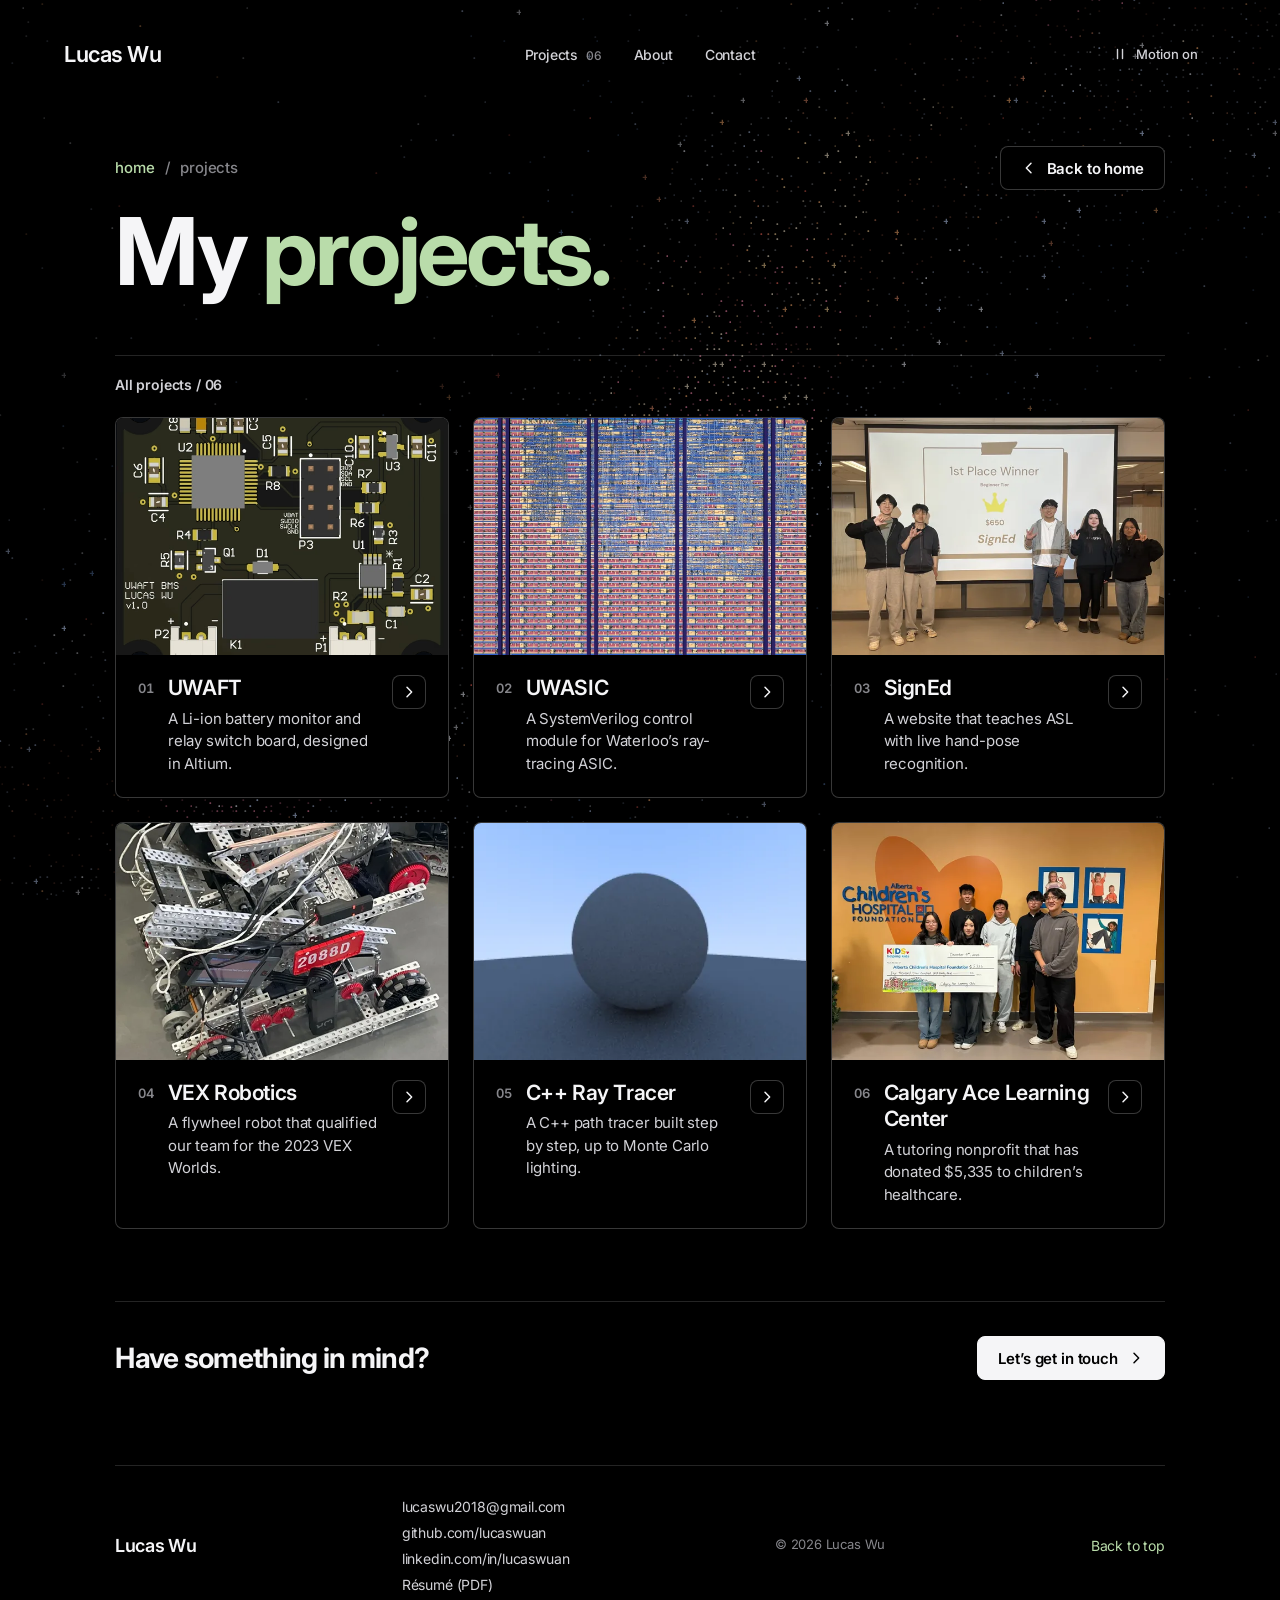
==== commit 7c970142: "v6: night falls earlier and longer, with faint specks in the dark Night now starts as soon as the gl" ====
--- a/projects/index.html
+++ b/projects/index.html
@@ -25,7 +25,7 @@
   <link rel="stylesheet" href="https://fonts.googleapis.com/css2?family=JetBrains+Mono:wght@500&text=.%2C%3A%3B-%3D%2B*%23%25%40v&display=block">
   <link rel="stylesheet" href="/styles.css?v=50e7bc467d">
   <link rel="stylesheet" href="/projects.css?v=c8998135ab">
-  <script src="/sky-renderer.js?v=834006a2ae" defer></script>
+  <script src="/sky-renderer.js?v=6ae9e562e8" defer></script>
   <script src="/galaxy.js?v=20302f3e57" defer></script>
   <script src="/site.js?v=d46df26e85" defer></script>
 </head>
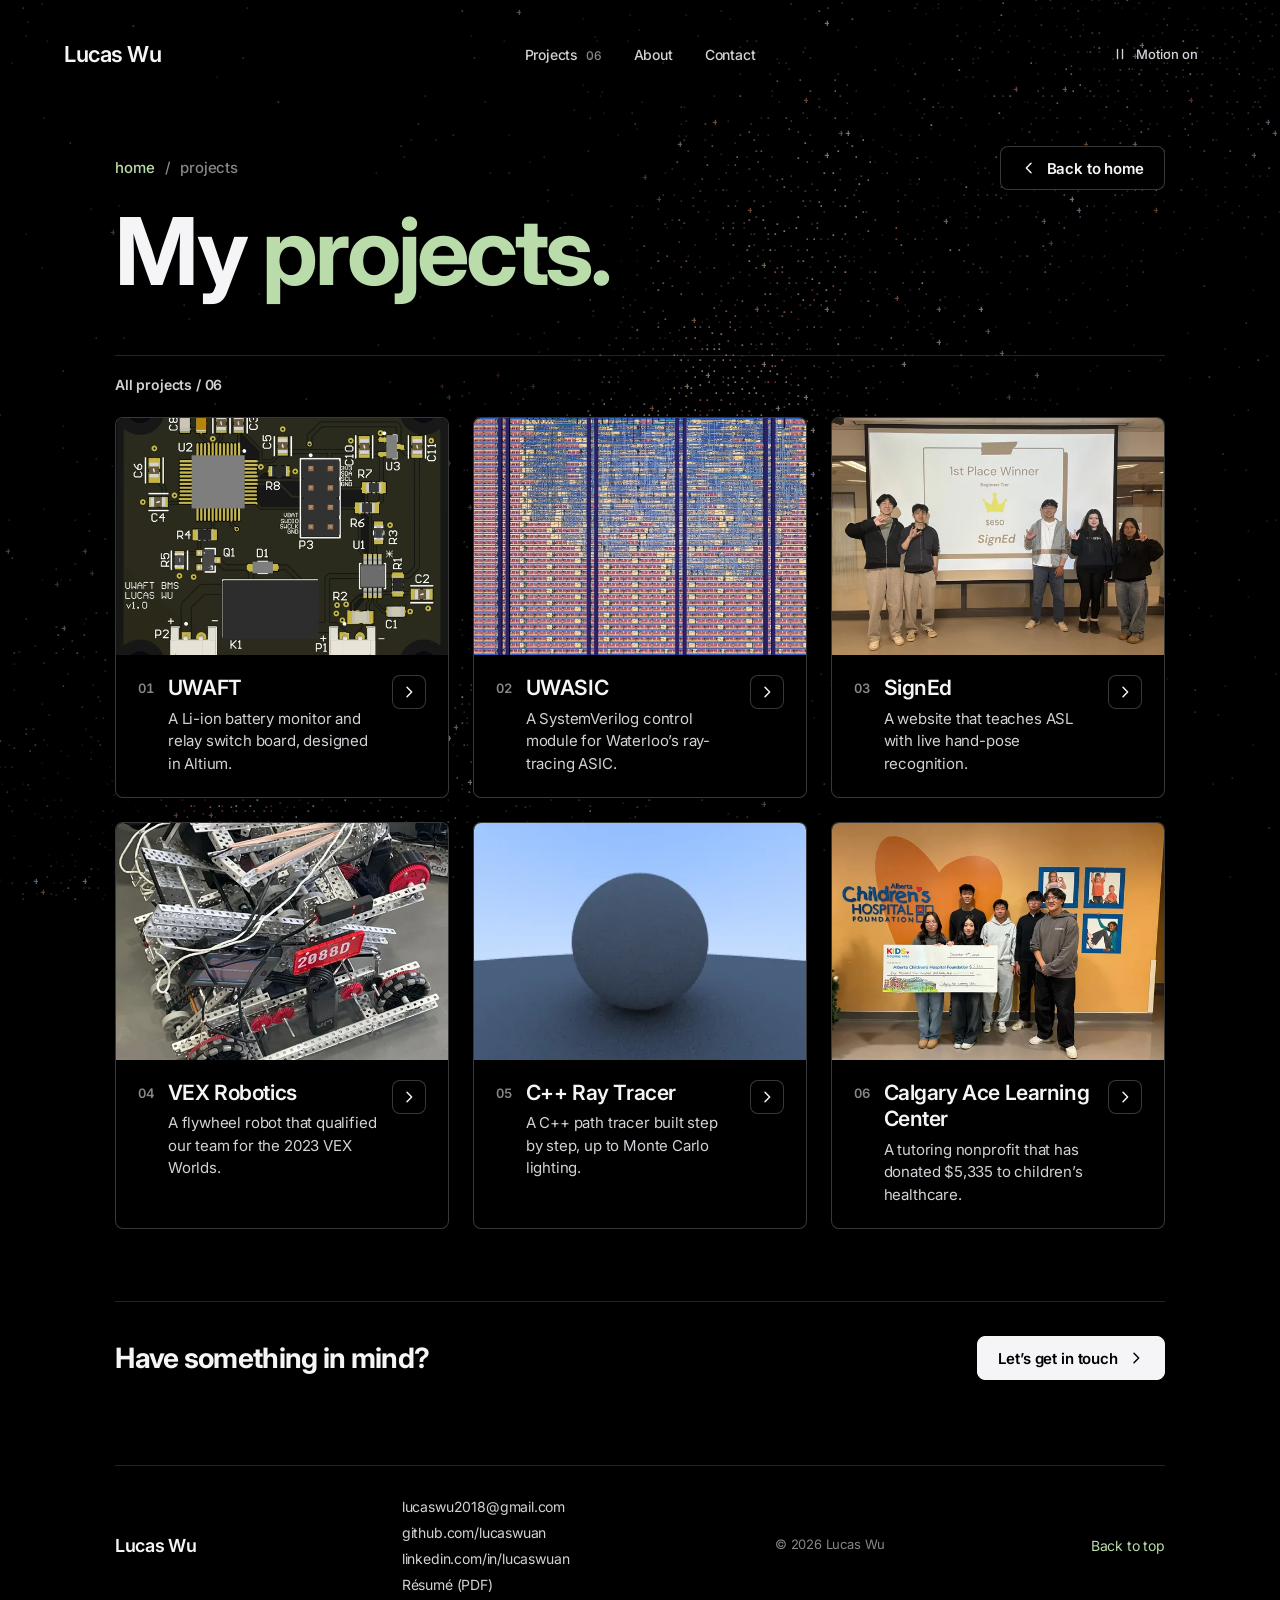
==== commit 36760931: "v6: the sun sets across the globe on the way down Instead of night fading in everywhere at once, the" ====
--- a/projects/index.html
+++ b/projects/index.html
@@ -25,7 +25,7 @@
   <link rel="stylesheet" href="https://fonts.googleapis.com/css2?family=JetBrains+Mono:wght@500&text=.%2C%3A%3B-%3D%2B*%23%25%40v&display=block">
   <link rel="stylesheet" href="/styles.css?v=50e7bc467d">
   <link rel="stylesheet" href="/projects.css?v=c8998135ab">
-  <script src="/sky-renderer.js?v=6ae9e562e8" defer></script>
+  <script src="/sky-renderer.js?v=135a83045a" defer></script>
   <script src="/galaxy.js?v=20302f3e57" defer></script>
   <script src="/site.js?v=d46df26e85" defer></script>
 </head>
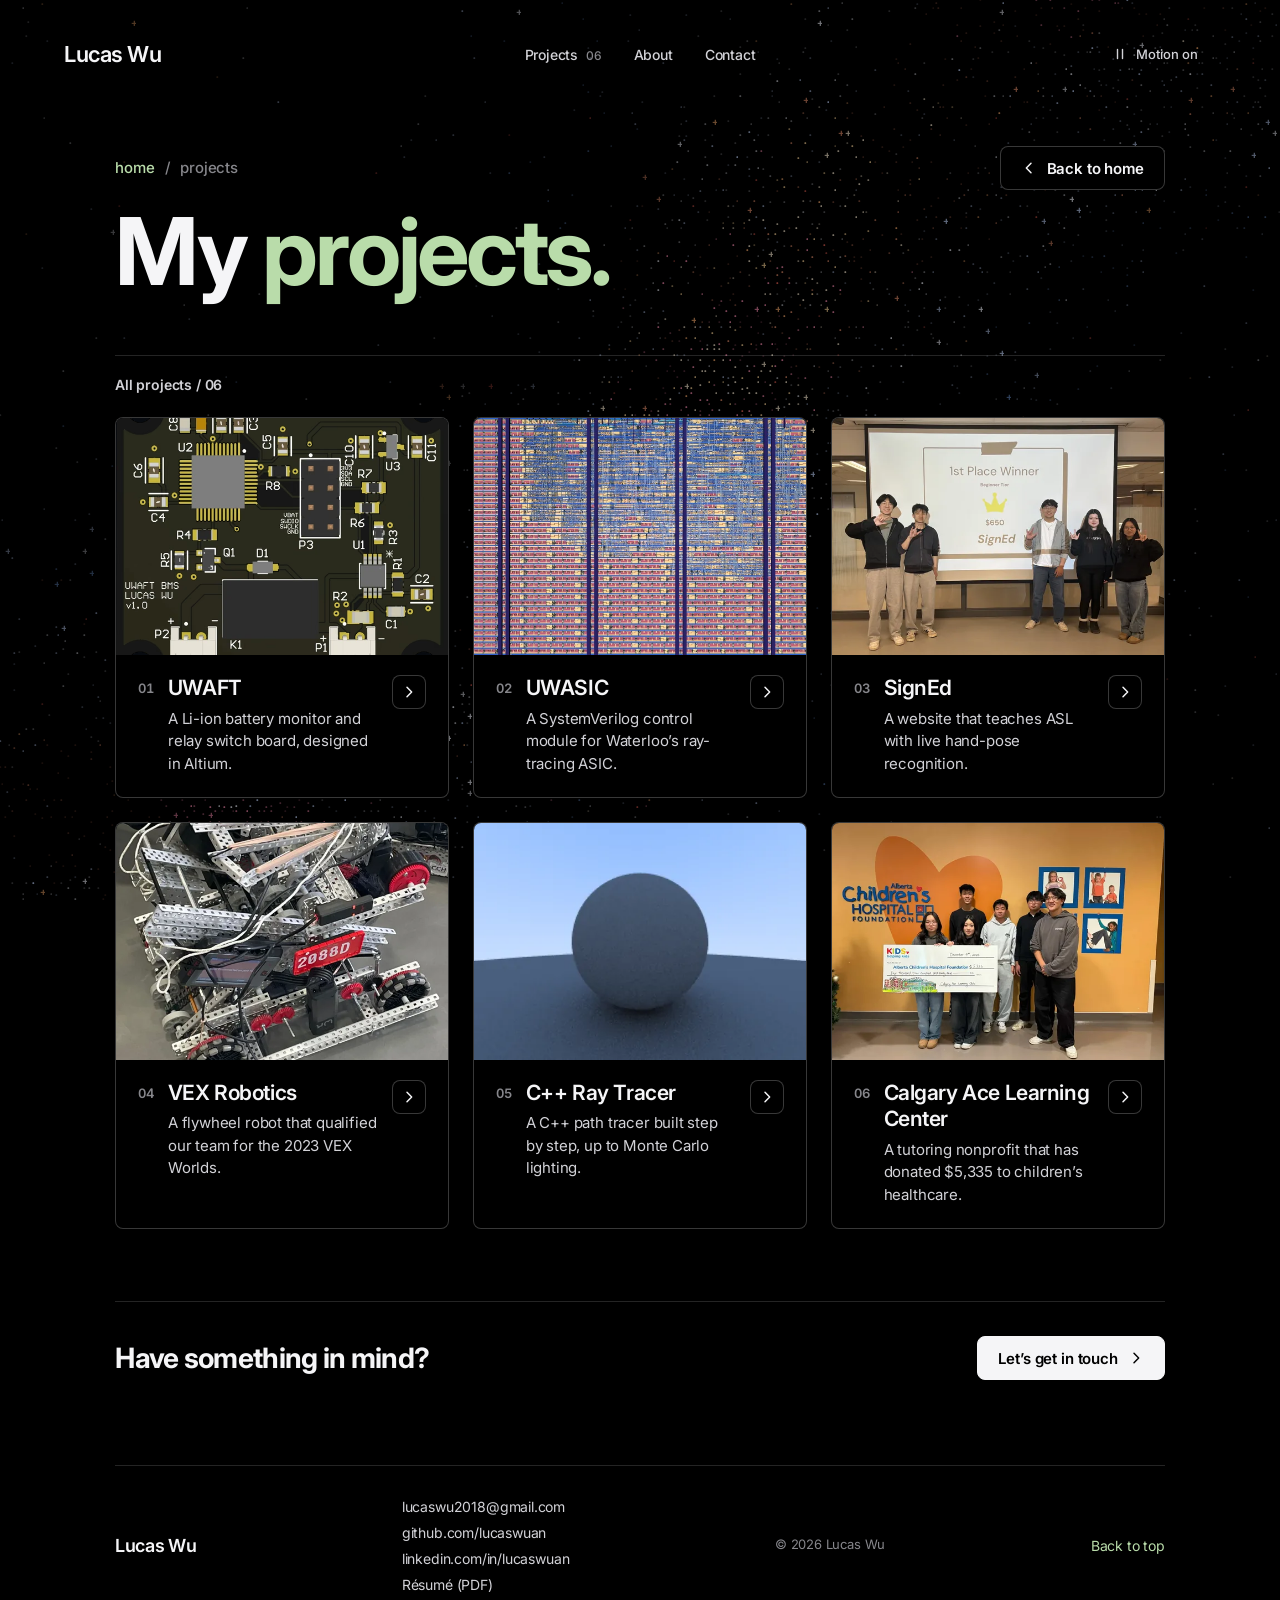
==== commit afe9d64b: "v6: dusk darkens instead of changing colour, lights come on gradually The edge of the night no longe" ====
--- a/projects/index.html
+++ b/projects/index.html
@@ -25,7 +25,7 @@
   <link rel="stylesheet" href="https://fonts.googleapis.com/css2?family=JetBrains+Mono:wght@500&text=.%2C%3A%3B-%3D%2B*%23%25%40v&display=block">
   <link rel="stylesheet" href="/styles.css?v=50e7bc467d">
   <link rel="stylesheet" href="/projects.css?v=c8998135ab">
-  <script src="/sky-renderer.js?v=135a83045a" defer></script>
+  <script src="/sky-renderer.js?v=f4997d1255" defer></script>
   <script src="/galaxy.js?v=20302f3e57" defer></script>
   <script src="/site.js?v=d46df26e85" defer></script>
 </head>
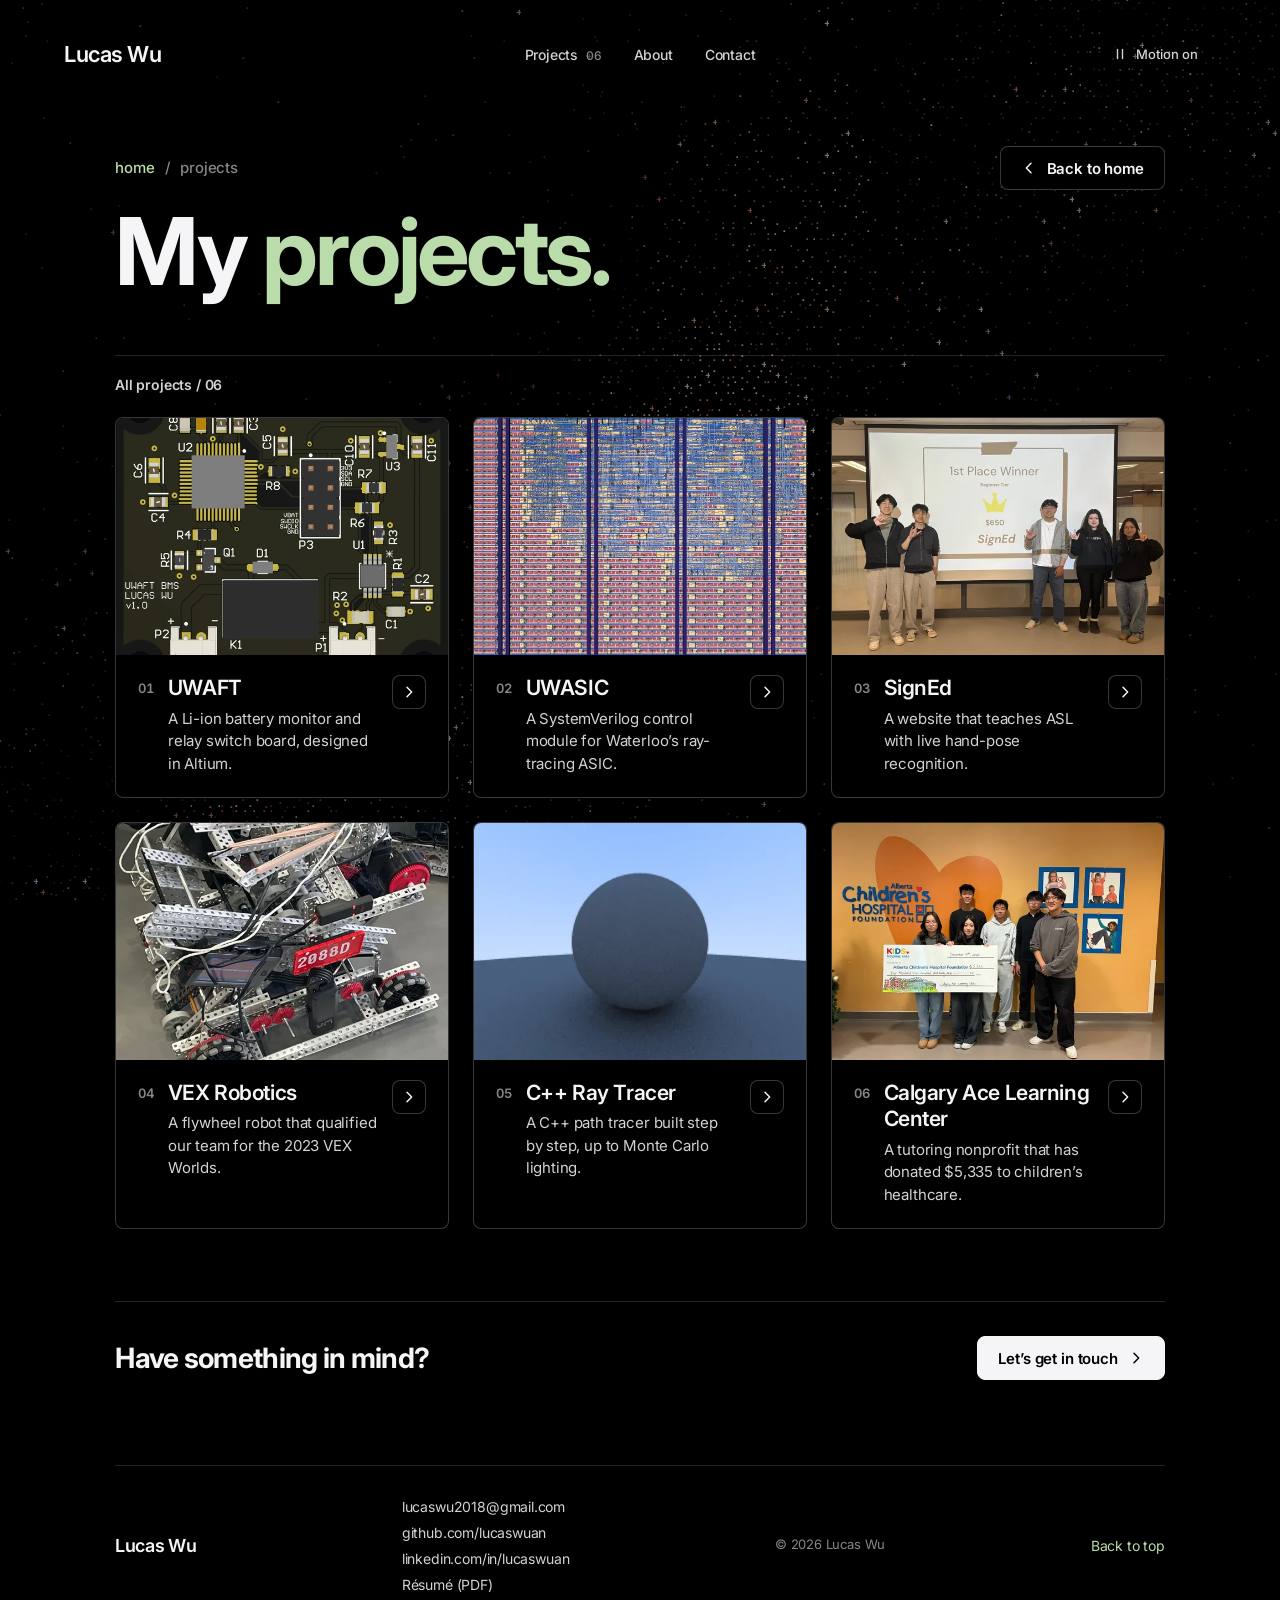
==== commit 0772161f: "v6: steady sunset, lights fill in through the evening, no flicker The ground dims at every zoom leve" ====
--- a/projects/index.html
+++ b/projects/index.html
@@ -25,7 +25,7 @@
   <link rel="stylesheet" href="https://fonts.googleapis.com/css2?family=JetBrains+Mono:wght@500&text=.%2C%3A%3B-%3D%2B*%23%25%40v&display=block">
   <link rel="stylesheet" href="/styles.css?v=50e7bc467d">
   <link rel="stylesheet" href="/projects.css?v=c8998135ab">
-  <script src="/sky-renderer.js?v=f4997d1255" defer></script>
+  <script src="/sky-renderer.js?v=ea1a8d2dd7" defer></script>
   <script src="/galaxy.js?v=20302f3e57" defer></script>
   <script src="/site.js?v=d46df26e85" defer></script>
 </head>
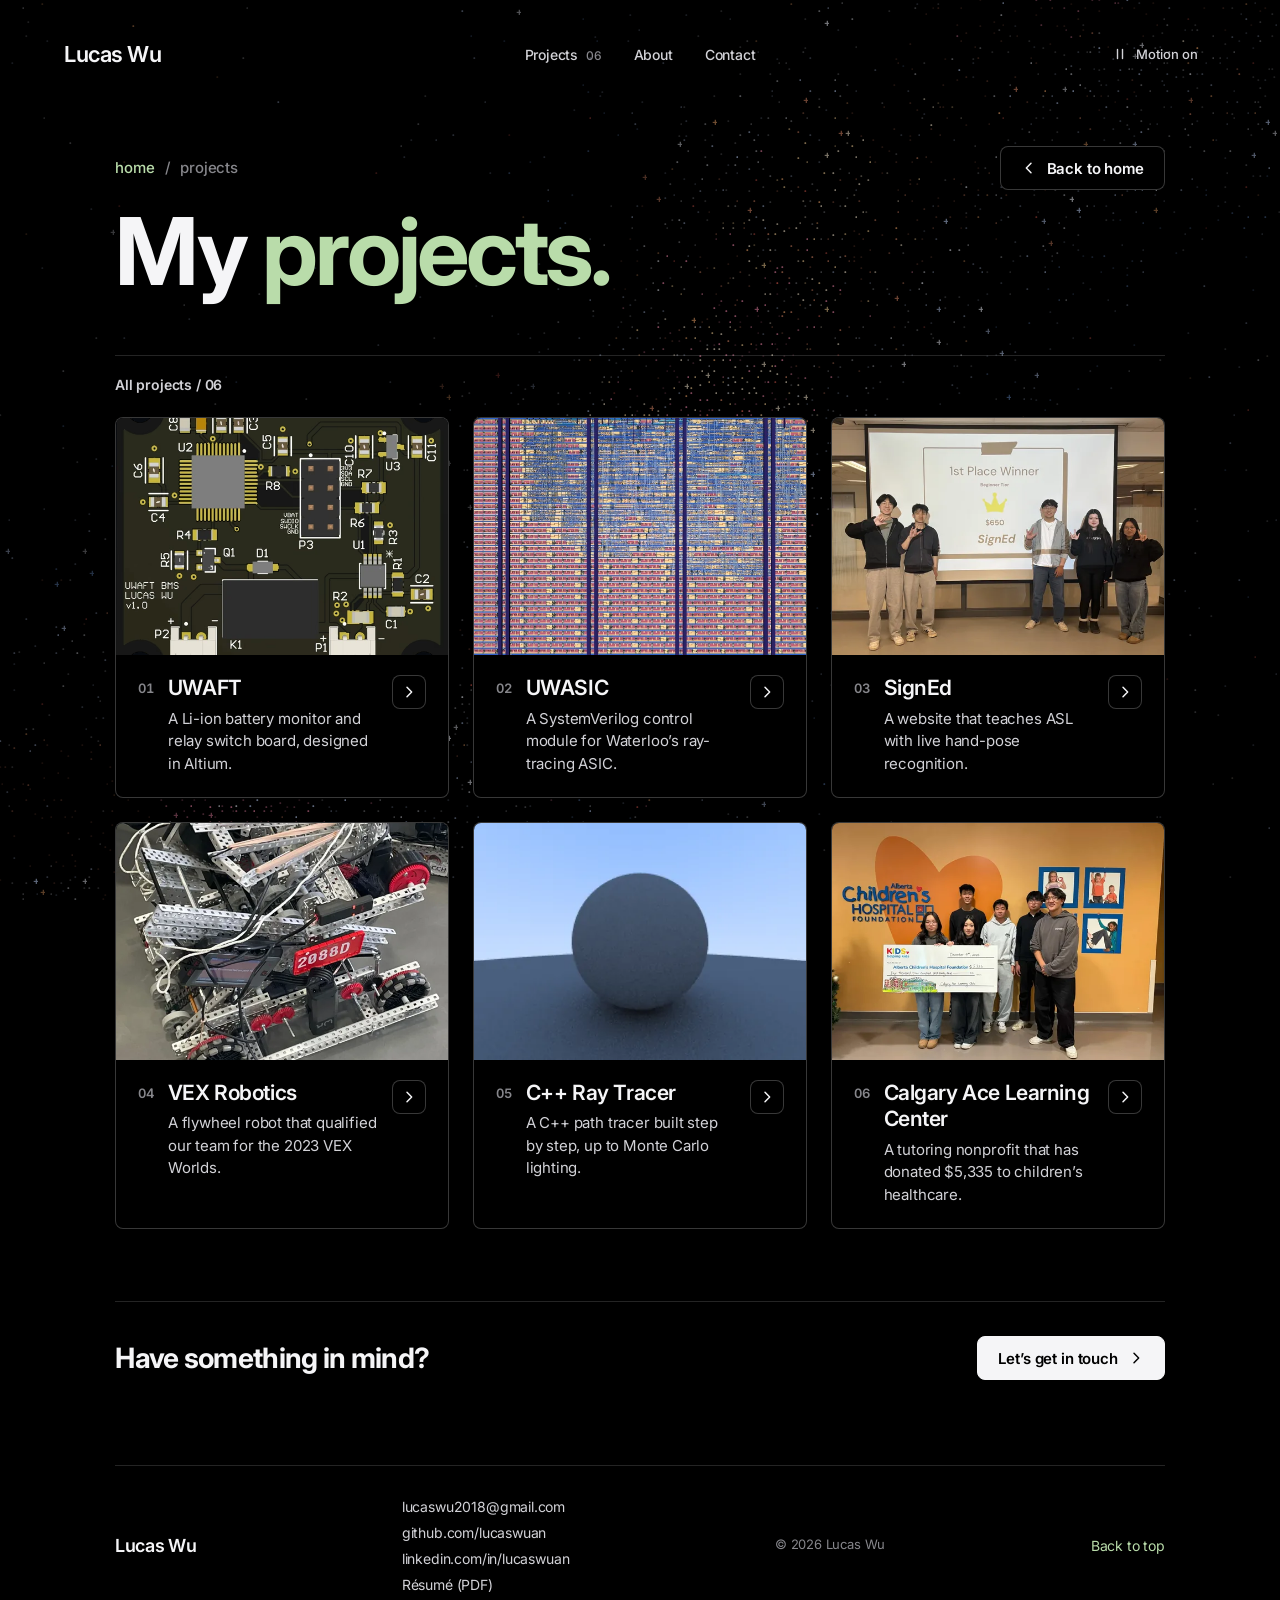
==== commit 432c573a: "v6: draw the sky in two steps, the same pixels for a fraction of the GPU work Each frame now works o" ====
--- a/projects/index.html
+++ b/projects/index.html
@@ -25,7 +25,7 @@
   <link rel="stylesheet" href="https://fonts.googleapis.com/css2?family=JetBrains+Mono:wght@500&text=.%2C%3A%3B-%3D%2B*%23%25%40v&display=block">
   <link rel="stylesheet" href="/styles.css?v=50e7bc467d">
   <link rel="stylesheet" href="/projects.css?v=c8998135ab">
-  <script src="/sky-renderer.js?v=ea1a8d2dd7" defer></script>
+  <script src="/sky-renderer.js?v=536a713046" defer></script>
   <script src="/galaxy.js?v=20302f3e57" defer></script>
   <script src="/site.js?v=d46df26e85" defer></script>
 </head>
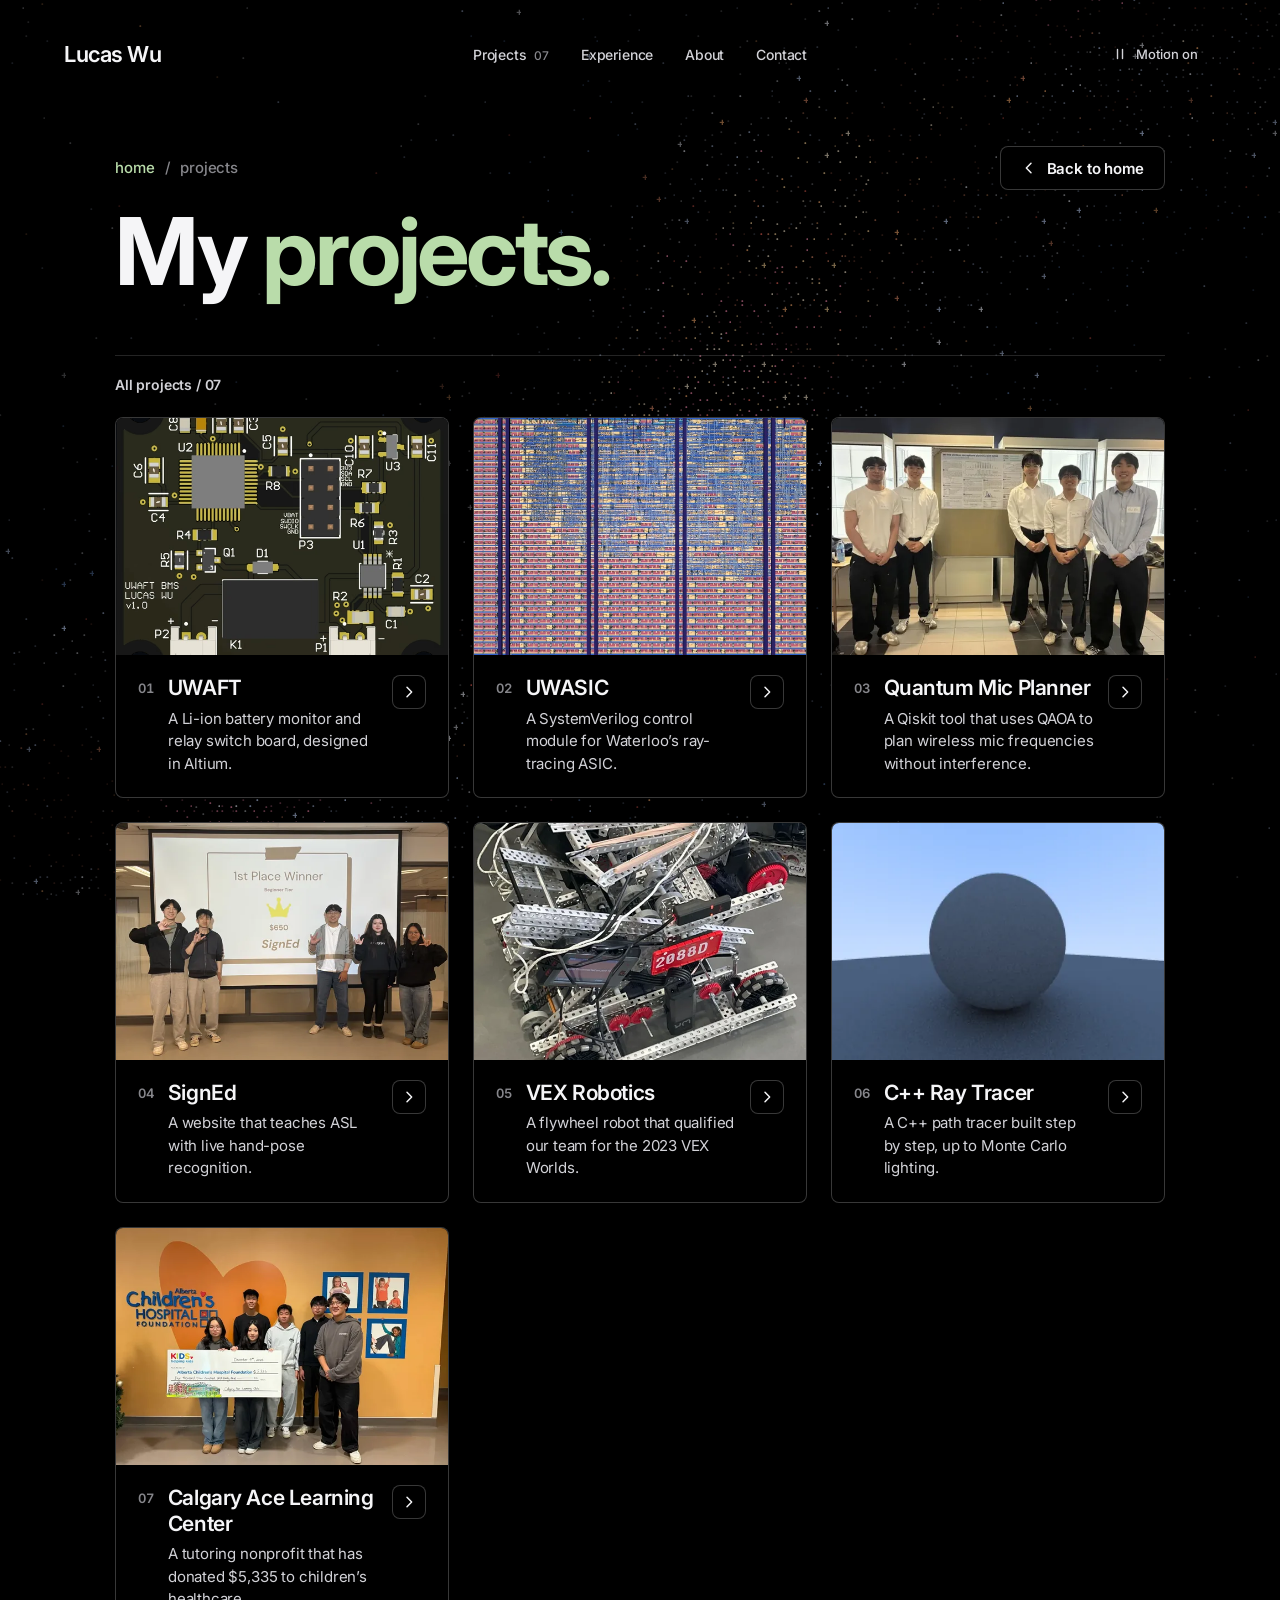
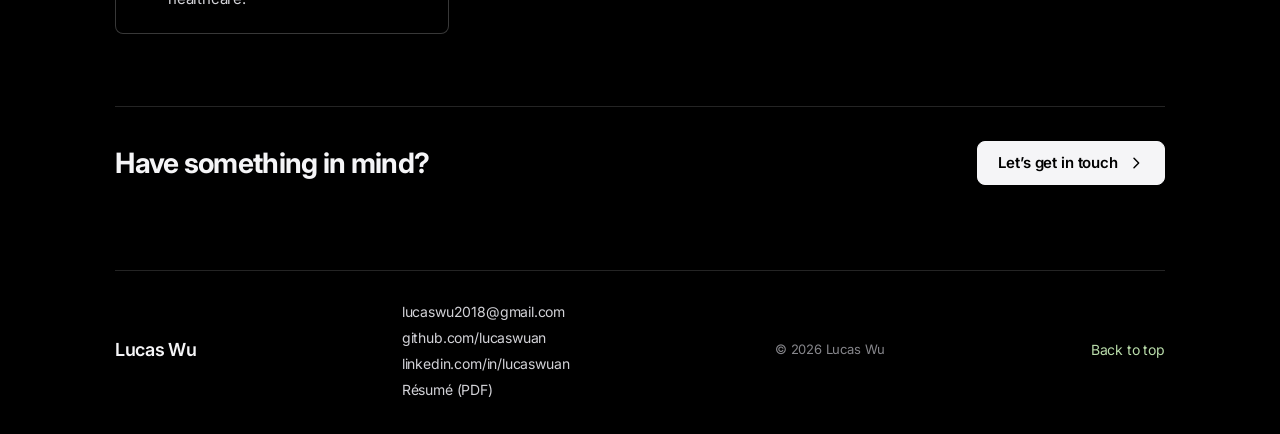
==== commit 98814358: "Experience timeline, Quantum Mic Planner project, UWAFT Rev 2 Homepage - New Experience section (02)" ====
--- a/projects/index.html
+++ b/projects/index.html
@@ -23,28 +23,29 @@
   <link rel="preconnect" href="https://fonts.gstatic.com" crossorigin>
   <link rel="stylesheet" href="https://fonts.googleapis.com/css2?family=Inter:opsz,wght@14..32,400..700&display=swap">
   <link rel="stylesheet" href="https://fonts.googleapis.com/css2?family=JetBrains+Mono:wght@500&text=.%2C%3A%3B-%3D%2B*%23%25%40v&display=block">
-  <link rel="stylesheet" href="/styles.css?v=50e7bc467d">
-  <link rel="stylesheet" href="/projects.css?v=c8998135ab">
+  <link rel="stylesheet" href="/styles.css?v=33548fc92a">
+  <link rel="stylesheet" href="/projects.css?v=2ec67f4f6b">
   <script src="/sky-renderer.js?v=536a713046" defer></script>
   <script src="/galaxy.js?v=20302f3e57" defer></script>
-  <script src="/site.js?v=d46df26e85" defer></script>
+  <script src="/site.js?v=ef038ff65f" defer></script>
 </head>
 <body class="inner-page">
   <a class="skip-link" href="#main">Skip to projects</a>
   <canvas id="stars" aria-hidden="true"></canvas>
-  <header class="site-header"><a class="wordmark" href="/" aria-label="Lucas Wu, home">Lucas Wu</a><nav aria-label="Main navigation"><a href="/#projects">Projects <span class="nav-count">06</span></a><a class="nav-about" href="/#about">About</a><a href="/#contact">Contact</a></nav><button class="motion-button" id="motion-toggle" aria-pressed="false" aria-label="Pause animation"><span class="pause-symbol" aria-hidden="true"><svg class="icon-pause" viewBox="0 0 16 16"><path d="M5.5 3.5v9M10.5 3.5v9"/></svg><svg class="icon-play" viewBox="0 0 16 16"><path d="M5.5 3.5 12.5 8l-7 4.5z"/></svg></span><span class="motion-text">Motion on</span></button></header>
+  <header class="site-header"><a class="wordmark" href="/" aria-label="Lucas Wu, home">Lucas Wu</a><nav aria-label="Main navigation"><a href="/#projects">Projects <span class="nav-count">07</span></a><a class="nav-experience" href="/#experience">Experience</a><a class="nav-about" href="/#about">About</a><a href="/#contact">Contact</a></nav><button class="motion-button" id="motion-toggle" aria-pressed="false" aria-label="Pause animation"><span class="pause-symbol" aria-hidden="true"><svg class="icon-pause" viewBox="0 0 16 16"><path d="M5.5 3.5v9M10.5 3.5v9"/></svg><svg class="icon-play" viewBox="0 0 16 16"><path d="M5.5 3.5 12.5 8l-7 4.5z"/></svg></span><span class="motion-text">Motion on</span></button></header>
   <main id="main" class="portfolio-index section-shell">
     <div class="page-bar"><nav class="breadcrumb" aria-label="Breadcrumb"><a href="/">home</a><span aria-hidden="true">/</span><span aria-current="page">projects</span></nav><a class="outline-link page-back" href="/#projects"><span class="chevron back" aria-hidden="true"></span> Back to home</a></div>
     <header class="index-heading">
       <h1>My <em>projects.</em></h1>
     </header>
-    <div class="index-toolbar"><span>All projects / 06</span></div>
+    <div class="index-toolbar"><span>All projects / 07</span></div>
     <div class="project-grid archive-grid"><a class="project-card" href="/projects/uwaft/" aria-label="Explore UWAFT"><span class="project-art photo-art"><picture><source type="image/avif" srcset="/assets/projects/uwaft/bms-board-render-600.avif 600w, /assets/projects/uwaft/bms-board-render-1024.avif 1024w" sizes="(max-width: 650px) 86vw, (max-width: 1000px) 43vw, min(387px, 27vw)"><source type="image/webp" srcset="/assets/projects/uwaft/bms-board-render-600.webp 600w, /assets/projects/uwaft/bms-board-render-1024.webp 1024w" sizes="(max-width: 650px) 86vw, (max-width: 1000px) 43vw, min(387px, 27vw)"><img src="/assets/projects/uwaft/bms-board-render.webp" alt="3D render of the UWAFT BMS v1.0 board: a black two-layer PCB with the STM32 microcontroller at top left, a 2×4 debug header in the middle, the STC3100 gas gauge at right, the relay at the bottom, and the LOAD and BATT connectors along the bottom edge." loading="lazy" decoding="async"></picture></span><span class="project-info"><span class="project-number">01</span><span class="project-description"><strong>UWAFT</strong><span>A Li-ion battery monitor and relay switch board, designed in Altium.</span></span><span class="project-type">PCB design</span><span class="card-arrow" aria-hidden="true"><span class="chevron"></span></span></span></a>
 <a class="project-card" href="/projects/uwasic/" aria-label="Explore UWASIC"><span class="project-art photo-art"><picture><source type="image/avif" srcset="/assets/projects/spi-pwm-peripheral/gds-layout-600.avif 600w, /assets/projects/spi-pwm-peripheral/gds-layout-1200.avif 1200w, /assets/projects/spi-pwm-peripheral/gds-layout-2400.avif 2400w" sizes="(max-width: 650px) 86vw, (max-width: 1000px) 43vw, min(387px, 27vw)"><source type="image/webp" srcset="/assets/projects/spi-pwm-peripheral/gds-layout-600.webp 600w, /assets/projects/spi-pwm-peripheral/gds-layout-1200.webp 1200w, /assets/projects/spi-pwm-peripheral/gds-layout-2400.webp 2400w" sizes="(max-width: 650px) 86vw, (max-width: 1000px) 43vw, min(387px, 27vw)"><img src="/assets/projects/spi-pwm-peripheral/gds-layout.webp" alt="Top-down view of a chip layout: rows of standard cells crossed by vertical power straps, with the routed SPI and PWM logic concentrated in the upper half." style="object-position:50% 20%" loading="lazy" decoding="async"></picture></span><span class="project-info"><span class="project-number">02</span><span class="project-description"><strong>UWASIC</strong><span>A SystemVerilog control module for Waterloo’s ray-tracing ASIC.</span></span><span class="project-type">Digital design</span><span class="card-arrow" aria-hidden="true"><span class="chevron"></span></span></span></a>
-<a class="project-card" href="/projects/signed/" aria-label="Explore SignEd"><span class="project-art photo-art"><picture><source type="image/webp" srcset="/assets/projects/signed/team-win-600.webp 600w, /assets/projects/signed/team-win-1200.webp 1200w, /assets/projects/signed/team-win-2400.webp 2400w" sizes="(max-width: 650px) 86vw, (max-width: 1000px) 43vw, min(387px, 27vw)"><img src="/assets/projects/signed/team-win.webp" alt="The five-person SignEd team standing in front of a projected slide that reads “1st Place Winner, Beginner Tier, $650, SignEd”, most of them making the ASL “I love you” sign." loading="lazy" decoding="async"></picture></span><span class="project-info"><span class="project-number">03</span><span class="project-description"><strong>SignEd</strong><span>A website that teaches ASL with live hand-pose recognition.</span></span><span class="project-type">Computer vision</span><span class="card-arrow" aria-hidden="true"><span class="chevron"></span></span></span></a>
-<a class="project-card" href="/projects/vex-robotics/" aria-label="Explore VEX Robotics"><span class="project-art photo-art"><picture><source type="image/webp" srcset="/assets/projects/vex-robotics/flywheel-robot-600.webp 600w, /assets/projects/vex-robotics/flywheel-robot-1200.webp 1200w, /assets/projects/vex-robotics/flywheel-robot-1500.webp 1500w" sizes="(max-width: 650px) 86vw, (max-width: 1000px) 43vw, min(387px, 27vw)"><img src="/assets/projects/vex-robotics/flywheel-robot.webp" alt="Team 2088D’s first robot on the floor: an aluminum VEX frame on omni wheels with a disc intake, a flywheel, and a red 2088D license plate." style="object-position:50% 35%" loading="lazy" decoding="async"></picture></span><span class="project-info"><span class="project-number">04</span><span class="project-description"><strong>VEX Robotics</strong><span>A flywheel robot that qualified our team for the 2023 VEX Worlds.</span></span><span class="project-type">Robotics</span><span class="card-arrow" aria-hidden="true"><span class="chevron"></span></span></span></a>
-<a class="project-card" href="/projects/cpp-ray-tracer/" aria-label="Explore C++ Ray Tracer"><span class="project-art photo-art"><picture><source type="image/webp" srcset="/assets/projects/cpp-ray-tracer/04-diffuse-final-600.webp 600w, /assets/projects/cpp-ray-tracer/04-diffuse-final-1200.webp 1200w, /assets/projects/cpp-ray-tracer/04-diffuse-final-1600.webp 1600w" sizes="(max-width: 650px) 86vw, (max-width: 1000px) 43vw, min(387px, 27vw)"><img src="/assets/projects/cpp-ray-tracer/04-diffuse-final.webp" alt="The ray tracer’s final render: a matte grey sphere resting on curved grey ground under a blue sky, with soft shading and a fine grain of sampling noise." loading="lazy" decoding="async"></picture></span><span class="project-info"><span class="project-number">05</span><span class="project-description"><strong>C++ Ray Tracer</strong><span>A C++ path tracer built step by step, up to Monte Carlo lighting.</span></span><span class="project-type">Computer graphics</span><span class="card-arrow" aria-hidden="true"><span class="chevron"></span></span></span></a>
-<a class="project-card" href="/projects/calgary-ace/" aria-label="Explore Calgary Ace Learning Center"><span class="project-art photo-art"><picture><source type="image/webp" srcset="/assets/projects/calgary-ace/cheque-presentation-600.webp 600w, /assets/projects/calgary-ace/cheque-presentation-1200.webp 1200w, /assets/projects/calgary-ace/cheque-presentation-2000.webp 2000w" sizes="(max-width: 650px) 86vw, (max-width: 1000px) 43vw, min(387px, 27vw)"><img src="/assets/projects/calgary-ace/cheque-presentation.webp" alt="Six members of Calgary Ace Learning Center in front of the Alberta Children’s Hospital Foundation logo, holding a large cheque made out to the foundation for $5,335." loading="lazy" decoding="async"></picture></span><span class="project-info"><span class="project-number">06</span><span class="project-description"><strong>Calgary Ace Learning Center</strong><span>A tutoring nonprofit that has donated $5,335 to children’s healthcare.</span></span><span class="project-type">Community &amp; education</span><span class="card-arrow" aria-hidden="true"><span class="chevron"></span></span></span></a></div>
+<a class="project-card" href="/projects/quantum-mic-planner/" aria-label="Explore Quantum Mic Planner"><span class="project-art photo-art"><picture><source type="image/webp" srcset="/assets/projects/quantum-mic-planner/team-poster-600.webp 600w, /assets/projects/quantum-mic-planner/team-poster-1200.webp 1200w, /assets/projects/quantum-mic-planner/team-poster-2048.webp 2048w" sizes="(max-width: 650px) 86vw, (max-width: 1000px) 43vw, min(387px, 27vw)"><img src="/assets/projects/quantum-mic-planner/team-poster.webp" alt="The five members of team primalQuant standing in a row in front of our poster, “IM-free wireless microphone planning with QAOA”, at the Quantum Fields Symposium." style="object-position:50% 25%" loading="lazy" decoding="async"></picture></span><span class="project-info"><span class="project-number">03</span><span class="project-description"><strong>Quantum Mic Planner</strong><span>A Qiskit tool that uses QAOA to plan wireless mic frequencies without interference.</span></span><span class="project-type">Quantum computing</span><span class="card-arrow" aria-hidden="true"><span class="chevron"></span></span></span></a>
+<a class="project-card" href="/projects/signed/" aria-label="Explore SignEd"><span class="project-art photo-art"><picture><source type="image/webp" srcset="/assets/projects/signed/team-win-600.webp 600w, /assets/projects/signed/team-win-1200.webp 1200w, /assets/projects/signed/team-win-2400.webp 2400w" sizes="(max-width: 650px) 86vw, (max-width: 1000px) 43vw, min(387px, 27vw)"><img src="/assets/projects/signed/team-win.webp" alt="The five-person SignEd team standing in front of a projected slide that reads “1st Place Winner, Beginner Tier, $650, SignEd”, most of them making the ASL “I love you” sign." loading="lazy" decoding="async"></picture></span><span class="project-info"><span class="project-number">04</span><span class="project-description"><strong>SignEd</strong><span>A website that teaches ASL with live hand-pose recognition.</span></span><span class="project-type">Computer vision</span><span class="card-arrow" aria-hidden="true"><span class="chevron"></span></span></span></a>
+<a class="project-card" href="/projects/vex-robotics/" aria-label="Explore VEX Robotics"><span class="project-art photo-art"><picture><source type="image/webp" srcset="/assets/projects/vex-robotics/flywheel-robot-600.webp 600w, /assets/projects/vex-robotics/flywheel-robot-1200.webp 1200w, /assets/projects/vex-robotics/flywheel-robot-1500.webp 1500w" sizes="(max-width: 650px) 86vw, (max-width: 1000px) 43vw, min(387px, 27vw)"><img src="/assets/projects/vex-robotics/flywheel-robot.webp" alt="Team 2088D’s first robot on the floor: an aluminum VEX frame on omni wheels with a disc intake, a flywheel, and a red 2088D license plate." style="object-position:50% 35%" loading="lazy" decoding="async"></picture></span><span class="project-info"><span class="project-number">05</span><span class="project-description"><strong>VEX Robotics</strong><span>A flywheel robot that qualified our team for the 2023 VEX Worlds.</span></span><span class="project-type">Robotics</span><span class="card-arrow" aria-hidden="true"><span class="chevron"></span></span></span></a>
+<a class="project-card" href="/projects/cpp-ray-tracer/" aria-label="Explore C++ Ray Tracer"><span class="project-art photo-art"><picture><source type="image/webp" srcset="/assets/projects/cpp-ray-tracer/04-diffuse-final-600.webp 600w, /assets/projects/cpp-ray-tracer/04-diffuse-final-1200.webp 1200w, /assets/projects/cpp-ray-tracer/04-diffuse-final-1600.webp 1600w" sizes="(max-width: 650px) 86vw, (max-width: 1000px) 43vw, min(387px, 27vw)"><img src="/assets/projects/cpp-ray-tracer/04-diffuse-final.webp" alt="The ray tracer’s final render: a matte grey sphere resting on curved grey ground under a blue sky, with soft shading and a fine grain of sampling noise." loading="lazy" decoding="async"></picture></span><span class="project-info"><span class="project-number">06</span><span class="project-description"><strong>C++ Ray Tracer</strong><span>A C++ path tracer built step by step, up to Monte Carlo lighting.</span></span><span class="project-type">Computer graphics</span><span class="card-arrow" aria-hidden="true"><span class="chevron"></span></span></span></a>
+<a class="project-card" href="/projects/calgary-ace/" aria-label="Explore Calgary Ace Learning Center"><span class="project-art photo-art"><picture><source type="image/webp" srcset="/assets/projects/calgary-ace/cheque-presentation-600.webp 600w, /assets/projects/calgary-ace/cheque-presentation-1200.webp 1200w, /assets/projects/calgary-ace/cheque-presentation-2000.webp 2000w" sizes="(max-width: 650px) 86vw, (max-width: 1000px) 43vw, min(387px, 27vw)"><img src="/assets/projects/calgary-ace/cheque-presentation.webp" alt="Six members of Calgary Ace Learning Center in front of the Alberta Children’s Hospital Foundation logo, holding a large cheque made out to the foundation for $5,335." loading="lazy" decoding="async"></picture></span><span class="project-info"><span class="project-number">07</span><span class="project-description"><strong>Calgary Ace Learning Center</strong><span>A tutoring nonprofit that has donated $5,335 to children’s healthcare.</span></span><span class="project-type">Community &amp; education</span><span class="card-arrow" aria-hidden="true"><span class="chevron"></span></span></span></a></div>
     <div class="index-bottom"><p>Have something in mind?</p><a class="outline-link" href="/#contact">Let’s get in touch <span class="chevron" aria-hidden="true"></span></a></div>
   </main>
   <footer class="site-footer section-shell"><a class="wordmark" href="/">Lucas Wu</a><ul class="footer-links" aria-label="Contact links"><li><a href="mailto:lucaswu2018@gmail.com">lucaswu2018@gmail.com</a></li><li><a href="https://github.com/lucaswuan" target="_blank" rel="noopener">github.com/lucaswuan</a></li><li><a href="https://www.linkedin.com/in/lucaswuan/" target="_blank" rel="noopener">linkedin.com/in/lucaswuan</a></li><li><a href="/assets/Lucas_Wu_Hardware_Cycle2_v1.pdf" target="_blank" rel="noopener">Résumé (PDF)</a></li></ul><span class="coordinate">© <span data-current-year>2026</span> Lucas Wu</span><a class="back-top" href="#main">Back to top</a></footer>
--- a/styles.css
+++ b/styles.css
@@ -87,9 +87,8 @@
 h1 { max-width: 800px; margin: 0 0 28px; font-size: clamp(54px, 5.8vw, 94px); font-weight: 700; line-height: 1.04; letter-spacing: -.03em; }
 h1 em { white-space: nowrap; }
 p.intro { margin: 0 0 35px; font-size: 19px; line-height: 1.5; color: var(--paper); text-shadow: 0 0 2px #000, 0 0 6px #000, 0 0 12px #000; }
-.hero-content .intro { max-width: 470px; }
-.hero-content .hero-school { margin-bottom: 6px; }
-.hero-content .hero-availability { margin-bottom: 22px; }
+.hero-content .intro { max-width: 470px; color: #fff; }
+.hero-content .hero-school { margin-bottom: 22px; }
 .hero-bottom { position: absolute; bottom: 37px; left: 5%; right: 5%; z-index: 3; display: flex; justify-content: center; align-items: center; }
 /* The scroll hint is a v in the sky's monospace that blinks like a terminal cursor. */
 .scroll-cue { font: 500 16px "JetBrains Mono", ui-monospace, monospace; line-height: 1; color: var(--sage); animation: cursor-blink 1.1s steps(1) infinite; }
@@ -112,6 +111,8 @@
 mark[data-tone="3"] { background: #3d262a; color: #fadbe0; }
 mark[data-tone="4"] { background: #253222; color: #e0f0d9; }
 mark[data-tone="5"] { background: #1d3242; color: #d8eeff; }
+/* The hero's highlight is always lavender, with white text, whatever its place in the order. */
+.hero-content mark { background: #2c2747; color: #fff; }
 
 /* Sections */
 .section-shell { width: min(1220px, 82%); margin: auto; }
@@ -129,6 +130,55 @@
 .project-type { padding-top: 8px; white-space: nowrap; font: 10px var(--sans); letter-spacing: 1px; color: #85968e; }
 .art-topline { position: absolute; z-index: 2; display: flex; justify-content: space-between; }
 .art-bottomline { position: absolute; }
+
+/* Experience: a timeline of coloured branches drawn to scale (timeline.js). Each entry is a button that opens its
+   summary; without the script it is a plain list with every summary showing. Open and hovered entries take their colour
+   while every other entry dims: its bar, line, text, dates and logo. */
+.experience-section { position: relative; padding-top: 90px; padding-bottom: 110px; border-top: 1px solid var(--divider); }
+/* Now has its own colour, unlike any entry's. */
+.timeline { --now: #e14cff; position: relative; text-shadow: 0 0 2px #000, 0 0 6px #000, 0 0 12px #000; }
+.timeline-list { display: grid; gap: 30px; margin: 0; padding: 0; list-style: none; }
+.timeline-entry { position: relative; border-radius: var(--radius); transition: background .15s; }
+.timeline-head { display: grid; grid-template-columns: 36px minmax(0, 1fr); column-gap: 14px; width: 100%; padding: 0; border: 0; background: none; color: inherit; font: inherit; text-align: left; text-shadow: inherit; cursor: pointer; }
+.timeline-head:focus-visible { outline: none; }
+.timeline-logo { grid-column: 1; grid-row: 1 / span 2; width: 36px; height: 36px; display: grid; place-items: center; object-fit: contain; border: 1.5px solid var(--c); border-radius: var(--radius); background: #1c1c1e; font: 600 8px/1 var(--sans); letter-spacing: .06em; text-transform: uppercase; color: #8e8e93; text-shadow: none; }
+.timeline-title { grid-column: 2; display: flex; flex-wrap: wrap; align-items: center; gap: 4px 10px; }
+.timeline-company { font: 600 17px/1.25 var(--sans); color: var(--paper); transition: color .15s; }
+.timeline-dates { padding: 4px 6px; background: var(--c); font: 700 12px/1 var(--sans); white-space: nowrap; color: #0b0b0b; text-shadow: none; }
+.timeline-role { grid-column: 2; margin-top: 3px; font: 400 15px/1.35 var(--sans); color: var(--soft); }
+.timeline-more { margin-top: 8px; padding-left: 50px; font: 400 15px/1.5 var(--sans); color: var(--soft); }
+.timeline-more p { margin: 0; }
+.timeline-link { display: inline-flex; align-items: center; gap: 6px; margin-top: 8px; font-size: 14px; font-weight: 500; color: var(--link); transition: color .2s; }
+.timeline-link:hover { color: var(--link-hover); }
+.timeline.is-drawn .timeline-list { display: block; }
+.timeline.is-drawn .timeline-entry { position: absolute; margin: -10px; padding: 10px; cursor: pointer; }
+.timeline-entry.is-lit .timeline-company { color: var(--c); }
+.timeline-role, .timeline-dates, .timeline-logo { transition: color .15s, background .15s, border-color .15s, box-shadow .15s, filter .15s; }
+.timeline.is-focused .timeline-entry:not(.is-lit) .timeline-company { color: #6e6e73; }
+.timeline.is-focused .timeline-entry:not(.is-lit) .timeline-role { color: #48484a; }
+.timeline.is-focused .timeline-entry:not(.is-lit) .timeline-dates { background: color-mix(in srgb, var(--c) 35%, #000); }
+.timeline.is-focused .timeline-entry:not(.is-lit) .timeline-logo { border-color: color-mix(in srgb, var(--c) 35%, #000); background: #0e0e0f; color: #48484a; }
+.timeline.is-focused .timeline-entry:not(.is-lit) img.timeline-logo { border-color: var(--c); filter: brightness(.4); }
+.timeline-entry.is-left { text-align: right; }
+.timeline-entry.is-left .timeline-head { grid-template-columns: minmax(0, 1fr) 36px; text-align: right; }
+.timeline-entry.is-left .timeline-logo { grid-column: 2; }
+.timeline-entry.is-left .timeline-title { grid-column: 1; grid-row: 1; justify-content: flex-end; }
+.timeline-entry.is-left .timeline-role { grid-column: 1; }
+.timeline-entry.is-left .timeline-more { padding-right: 50px; padding-left: 0; }
+.timeline-lines { position: absolute; top: 0; left: 0; overflow: visible; }
+.timeline-bar { fill: var(--c); transition: fill .15s; }
+.timeline.is-focused .timeline-bar:not(.is-lit) { fill: color-mix(in srgb, var(--c) 35%, #000); }
+.timeline-bar.is-upcoming { fill: #000; stroke: var(--c); stroke-width: 2; }
+.timeline.is-focused .timeline-bar.is-upcoming:not(.is-lit) { fill: #000; stroke: color-mix(in srgb, var(--c) 35%, #000); }
+.timeline-entry.is-upcoming .timeline-dates { background: #000; color: var(--c); box-shadow: inset 0 0 0 1.5px var(--c); }
+.timeline.is-focused .timeline-entry.is-upcoming:not(.is-lit) .timeline-dates { background: #000; color: color-mix(in srgb, var(--c) 35%, #000); box-shadow: inset 0 0 0 1.5px color-mix(in srgb, var(--c) 35%, #000); }
+.timeline-pointer { fill: none; stroke: #7c7c80; stroke-width: 1.5; transition: stroke .15s; }
+.timeline.is-focused .timeline-pointer:not(.is-lit) { stroke: #3a3a3c; }
+.timeline-tick { stroke: #48484a; }
+.timeline-now { stroke: var(--now); stroke-width: 2; }
+.timeline-years span { position: absolute; left: 0; width: 36px; text-align: right; transform: translateY(-50%); font: 600 12px/1 var(--sans); color: var(--tertiary); }
+.timeline-years span:first-child { color: var(--now); }
+.timeline.is-compact .timeline-years span { width: 24px; font-size: 11px; }
 
 /* About: two columns of photos drifting in opposite directions beside the text.
    site.js moves them: hovering stops the drift and the wheel scrolls the column under the pointer. */
@@ -193,6 +243,11 @@
   .site-footer { flex-wrap: wrap; }
   .footer-links { order: 2; width: 100%; }
   .site-footer > .coordinate { order: 3; width: 100%; }
+}
+
+@media (max-width: 720px) {
+  /* Four header links crowd the name and the Motion button below this width; Experience is a short scroll away. */
+  .site-header .nav-experience { display: none; }
 }
 
 @media (max-width: 650px) {
@@ -215,7 +270,7 @@
   h1 { margin-bottom: 23px; font-size: clamp(46px, 10vw, 63px); line-height: 1.05; }
   .intro { font-size: 16px !important; line-height: 1.5 !important; }
   .hero-content .intro { max-width: none; }
-  .hero-content .hero-availability { margin-bottom: 18px; }
+  .hero-content .hero-school { margin-bottom: 18px; }
   .hero-content .eyebrow, .arrival .eyebrow { padding: 1px 6px; font-size: 13px; }
   .section-heading .eyebrow, .about-copy > p.eyebrow, .contact-text .eyebrow { font-size: 13px; }
   .hero-bottom { bottom: 24px; left: 7%; right: 7%; }
@@ -227,6 +282,9 @@
   .section-heading h2, .about-copy h2, .contact-text h2 { font-size: 45px; }
   .project-grid { grid-template-columns: 1fr; }
   .wide-project { grid-column: auto; }
+  .experience-section { padding-top: 50px; padding-bottom: 65px; }
+  .timeline-company { font-size: 16px; }
+  .timeline-role, .timeline-more { font-size: 14px; }
   .about-section { grid-template-columns: 1fr; gap: 30px; padding-top: 50px; padding-bottom: 65px; }
   .about-copy { order: -1; }
   .about-copy > p { font-size: 16px; line-height: 1.6; }
--- a/projects.css
+++ b/projects.css
@@ -131,6 +131,24 @@
 .gallery-item img{display:block;width:auto;max-width:100%;height:auto;max-height:650px}
 .gallery-item video{display:block;width:auto;max-width:100%;height:auto;max-height:650px;margin:0 auto;background:var(--card);border-radius:var(--radius)}
 .gallery-item figcaption{font-size:13px;line-height:1.5;color:var(--tertiary);margin-top:10px}
+/* A slide deck: one slide at a time, framed like the gallery, with square buttons and a counter below (site.js).
+   Without JavaScript the slides scroll sideways. */
+.slide-track{display:flex;gap:16px;margin:0;padding:0;list-style:none;overflow-x:auto;scroll-snap-type:x mandatory;overscroll-behavior-x:contain;border-radius:var(--radius)}
+.slide-track:focus-visible{outline:2px solid var(--link);outline-offset:4px}
+.slide-deck.is-ready .slide-track{scrollbar-width:none}
+.slide-deck.is-ready .slide-track::-webkit-scrollbar{display:none}
+.slide-track .slide{flex:0 0 100%;margin:0;padding:0;scroll-snap-align:start}
+.slide img{display:block;width:100%;height:auto;aspect-ratio:16/9;border-radius:var(--radius);background:var(--card)}
+.slide-deck.is-ready .slide img{cursor:pointer}
+.slide-bar{display:flex;align-items:center;justify-content:space-between;gap:16px;margin-top:14px}
+.slide-controls{display:flex;align-items:center;gap:10px}
+.slide-controls[hidden]{display:none}
+.slide-step{display:grid;place-items:center;width:40px;height:40px;padding:0;border:1px solid var(--edge);border-radius:var(--radius);background:var(--card);color:var(--paper);font-size:16px;cursor:pointer;transition:background .2s,color .2s}
+.slide-step:hover{background:var(--card-hover)}
+.slide-step:disabled{background:var(--card);color:#48484a;cursor:default}
+.slide-count{min-width:4.5em;text-align:center;font:500 14px var(--sans);color:var(--soft);font-variant-numeric:tabular-nums}
+.slide-pdf{display:inline-flex;align-items:center;gap:6px;font-size:14px;font-weight:500;color:var(--link);transition:color .2s}
+.slide-pdf:hover{color:var(--link-hover)}
 /* Bottom of each project page: back to the index, and on to the next project (the main action, in white). */
 .project-pagination{border-top:1px solid var(--divider);padding-top:33px;margin-top:20px;display:flex;justify-content:space-between;align-items:center;gap:35px}
 
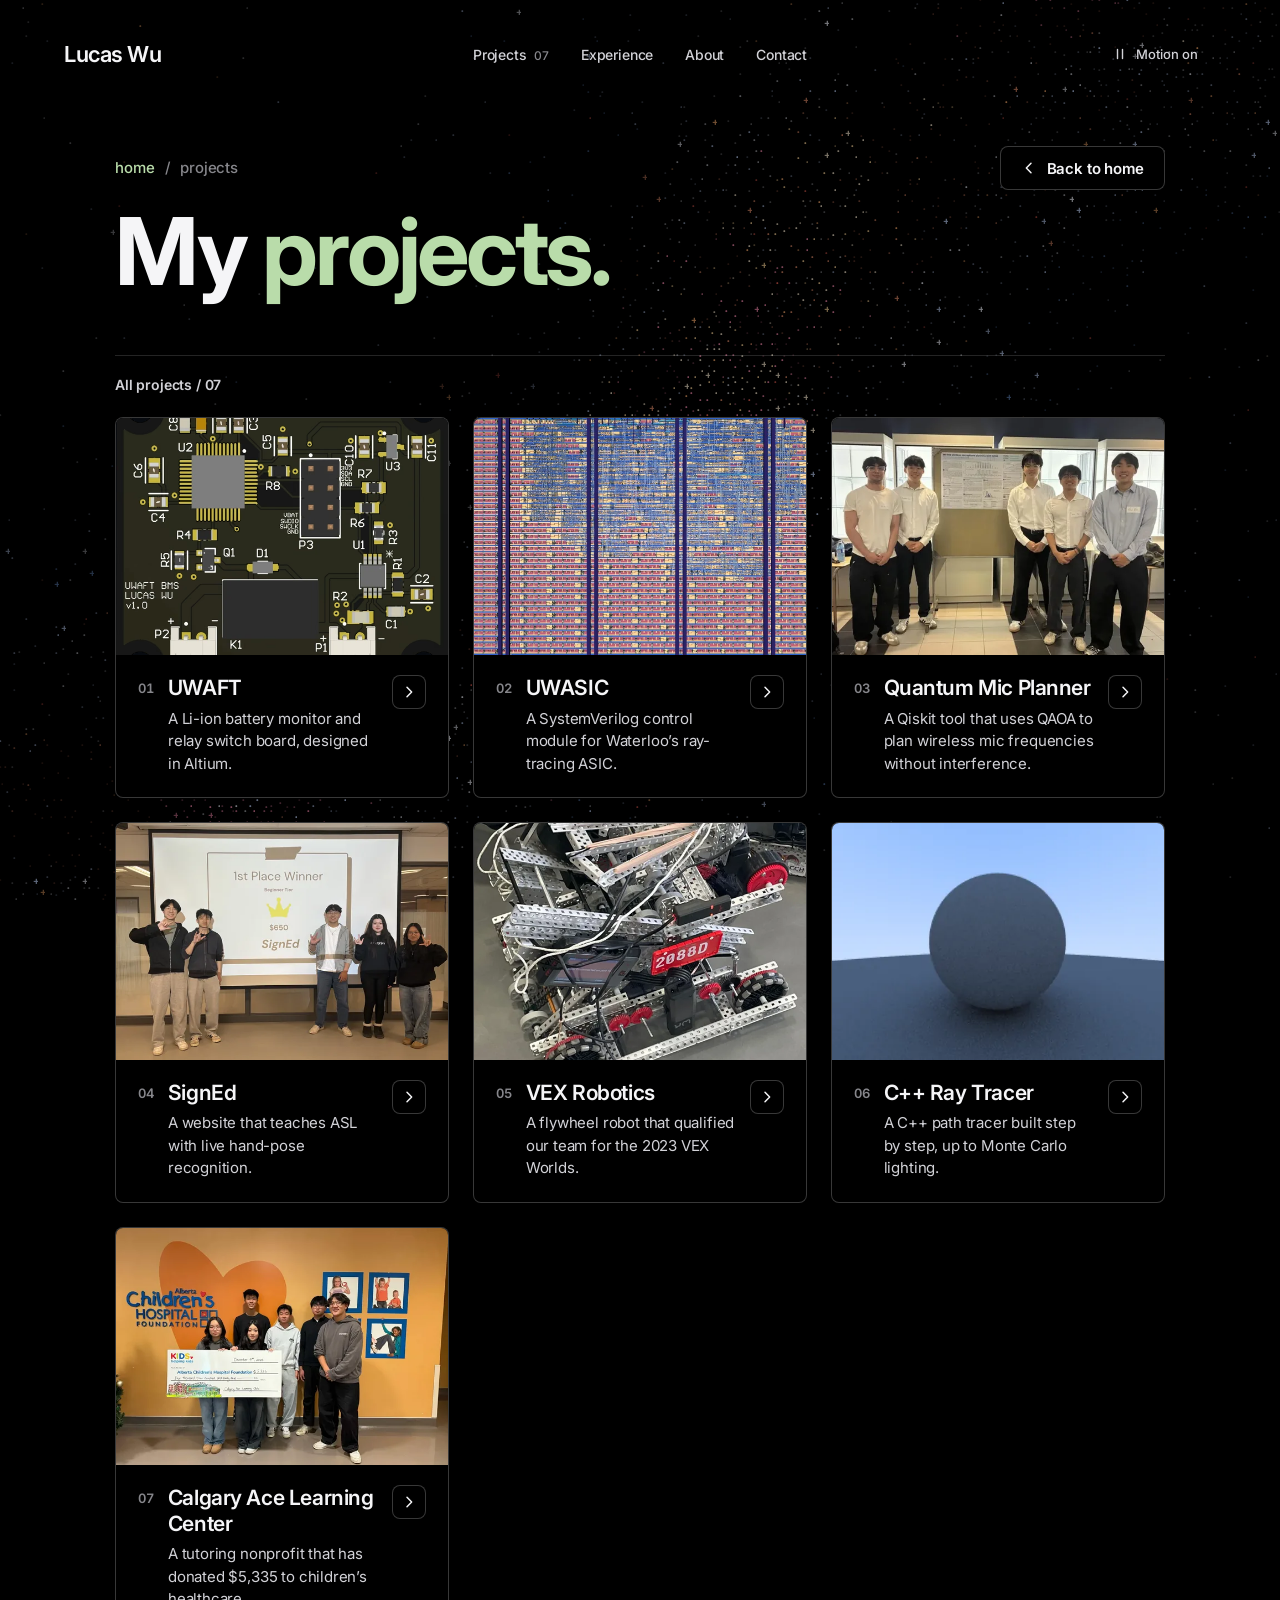
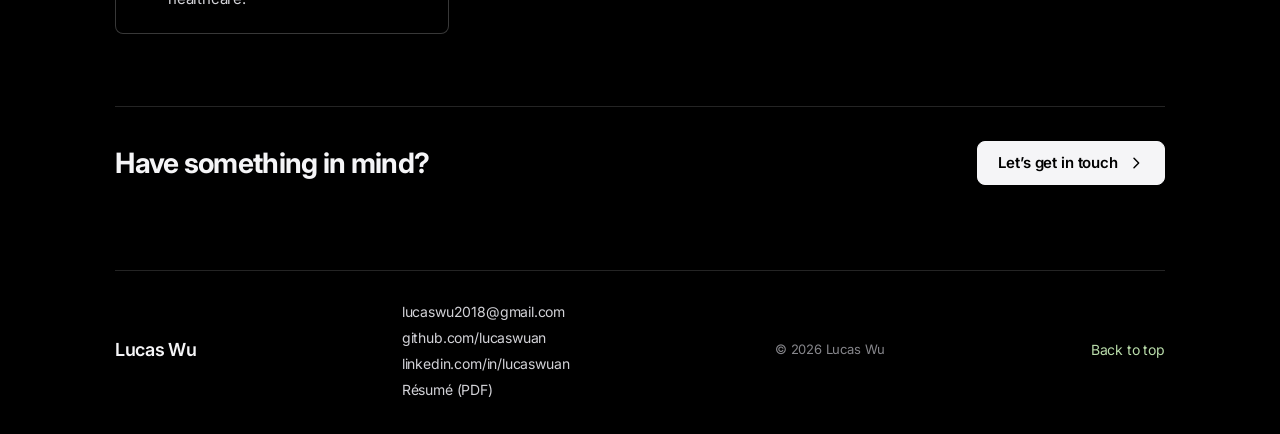
==== commit 2699bc9f: "Link the v2 résumé and match UWAFT's Rev 2 wording to it The résumé drops the Jan–Apr 2027 availabil" ====
--- a/projects/index.html
+++ b/projects/index.html
@@ -48,6 +48,6 @@
 <a class="project-card" href="/projects/calgary-ace/" aria-label="Explore Calgary Ace Learning Center"><span class="project-art photo-art"><picture><source type="image/webp" srcset="/assets/projects/calgary-ace/cheque-presentation-600.webp 600w, /assets/projects/calgary-ace/cheque-presentation-1200.webp 1200w, /assets/projects/calgary-ace/cheque-presentation-2000.webp 2000w" sizes="(max-width: 650px) 86vw, (max-width: 1000px) 43vw, min(387px, 27vw)"><img src="/assets/projects/calgary-ace/cheque-presentation.webp" alt="Six members of Calgary Ace Learning Center in front of the Alberta Children’s Hospital Foundation logo, holding a large cheque made out to the foundation for $5,335." loading="lazy" decoding="async"></picture></span><span class="project-info"><span class="project-number">07</span><span class="project-description"><strong>Calgary Ace Learning Center</strong><span>A tutoring nonprofit that has donated $5,335 to children’s healthcare.</span></span><span class="project-type">Community &amp; education</span><span class="card-arrow" aria-hidden="true"><span class="chevron"></span></span></span></a></div>
     <div class="index-bottom"><p>Have something in mind?</p><a class="outline-link" href="/#contact">Let’s get in touch <span class="chevron" aria-hidden="true"></span></a></div>
   </main>
-  <footer class="site-footer section-shell"><a class="wordmark" href="/">Lucas Wu</a><ul class="footer-links" aria-label="Contact links"><li><a href="mailto:lucaswu2018@gmail.com">lucaswu2018@gmail.com</a></li><li><a href="https://github.com/lucaswuan" target="_blank" rel="noopener">github.com/lucaswuan</a></li><li><a href="https://www.linkedin.com/in/lucaswuan/" target="_blank" rel="noopener">linkedin.com/in/lucaswuan</a></li><li><a href="/assets/Lucas_Wu_Hardware_Cycle2_v1.pdf" target="_blank" rel="noopener">Résumé (PDF)</a></li></ul><span class="coordinate">© <span data-current-year>2026</span> Lucas Wu</span><a class="back-top" href="#main">Back to top</a></footer>
+  <footer class="site-footer section-shell"><a class="wordmark" href="/">Lucas Wu</a><ul class="footer-links" aria-label="Contact links"><li><a href="mailto:lucaswu2018@gmail.com">lucaswu2018@gmail.com</a></li><li><a href="https://github.com/lucaswuan" target="_blank" rel="noopener">github.com/lucaswuan</a></li><li><a href="https://www.linkedin.com/in/lucaswuan/" target="_blank" rel="noopener">linkedin.com/in/lucaswuan</a></li><li><a href="/assets/Lucas_Wu_Hardware_Cycle2_v2.pdf" target="_blank" rel="noopener">Résumé (PDF)</a></li></ul><span class="coordinate">© <span data-current-year>2026</span> Lucas Wu</span><a class="back-top" href="#main">Back to top</a></footer>
 </body>
 </html>
